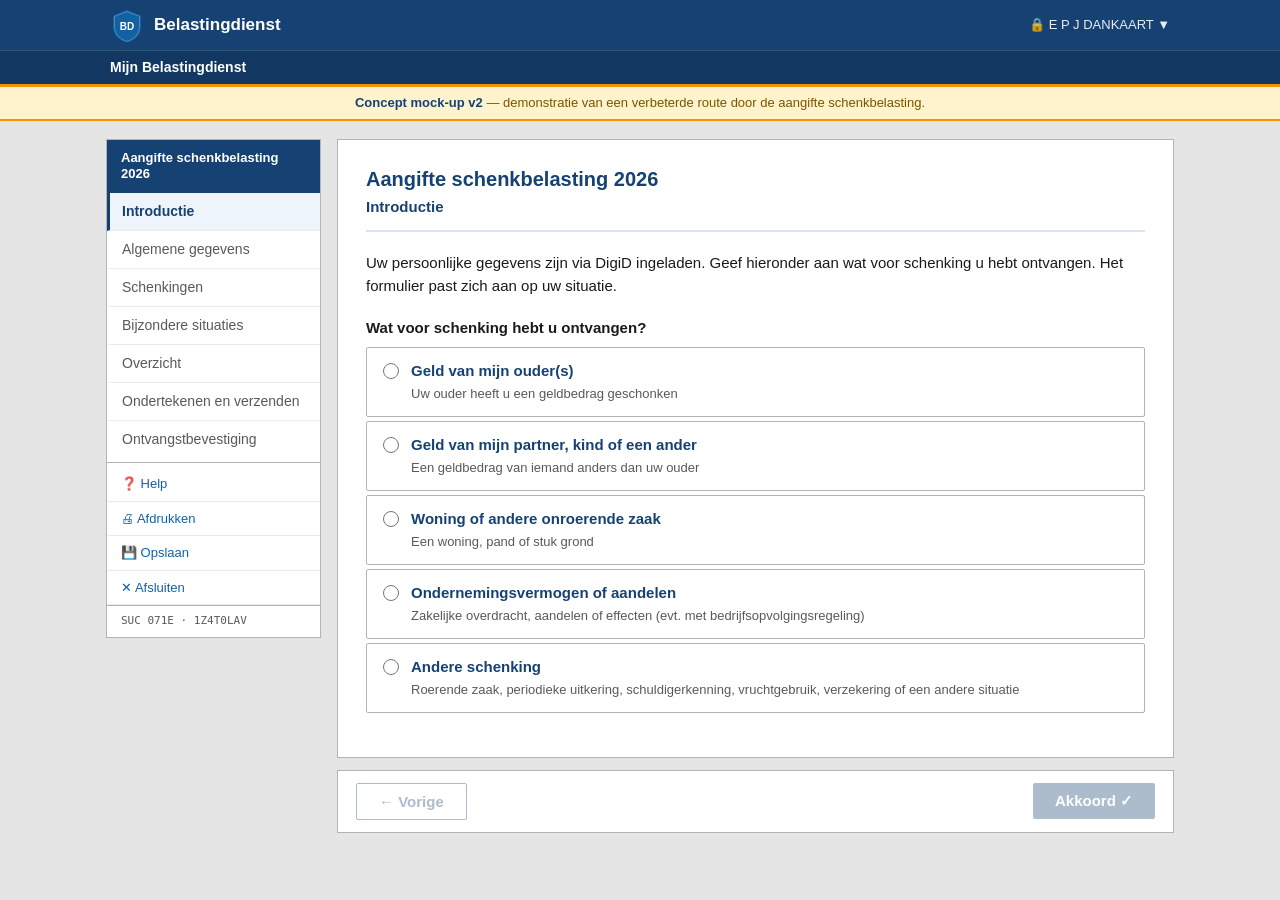
==== index.html @ 2b24971b "feat: v2 als index.html voor Vercel-deployment" ====
<!DOCTYPE html>
<html lang="nl">
<head>
<meta charset="UTF-8">
<meta name="viewport" content="width=device-width, initial-scale=1.0">
<title>Aangifte Schenkbelasting 2026</title>
<style>
/* ── VARIABELEN ─────────────────────────────────────────── */
:root {
  --bd-blauw:        #154273;
  --bd-blauw-mid:    #1261A3;
  --bd-blauw-licht:  #D9E5F3;
  --bd-blauw-xlt:    #EEF4FB;
  --bd-oranje:       #F39200;
  --bd-groen:        #39870C;
  --bd-rood:         #D52B1E;
  --bd-grijs:        #595959;
  --bd-grijs-licht:  #F5F5F5;
  --bd-grijs-rand:   #B4B4B4;
  --bd-tekst:        #1A1A1A;
  --bd-rand:         #C8D8EA;
  --radius:          2px;
}
*, *::before, *::after { box-sizing: border-box; margin: 0; padding: 0; }
body {
  font-family: 'RO Sans', 'Verdana', Arial, sans-serif;
  font-size: 16px;
  line-height: 1.5;
  color: var(--bd-tekst);
  background: #E5E5E5;
  min-height: 100vh;
}

/* ── HEADER ─────────────────────────────────────────────── */
.bd-header {
  background: var(--bd-blauw);
  color: white;
  border-bottom: 3px solid var(--bd-oranje);
}
.header-top {
  max-width: 1100px; margin: 0 auto;
  padding: 8px 20px;
  display: flex; align-items: center; justify-content: space-between;
}
.header-logo { display: flex; align-items: center; gap: 10px; }
.logo-shield { width: 34px; height: 34px; }
.logo-naam { font-size: 17px; font-weight: 700; }
.header-user {
  font-size: 13px; color: rgba(255,255,255,0.9);
  display: flex; align-items: center; gap: 5px;
}
.header-nav-bar {
  border-top: 1px solid rgba(255,255,255,0.15);
  background: rgba(0,0,0,0.15);
}
.header-nav-inner {
  max-width: 1100px; margin: 0 auto;
  padding: 6px 20px;
  display: flex; align-items: center; justify-content: space-between;
}
.mbd-label { color: white; font-size: 14px; font-weight: 600; }

/* ── DEMO-BALK ───────────────────────────────────────────── */
.demo-balk {
  background: #FFF3CD;
  border-bottom: 2px solid var(--bd-oranje);
  padding: 6px 20px;
  font-size: 13px; color: #7A5500; text-align: center;
}
.demo-balk strong { color: var(--bd-blauw); }

/* ── LAYOUT ─────────────────────────────────────────────── */
.pagina {
  max-width: 1100px; margin: 0 auto;
  padding: 18px 16px 60px;
  display: flex; gap: 16px; align-items: flex-start;
}

/* ── ZIJBALK ─────────────────────────────────────────────── */
.zijbalk {
  width: 215px; flex-shrink: 0;
  background: white;
  border: 1px solid var(--bd-grijs-rand);
}
.zijbalk-titel {
  background: var(--bd-blauw); color: white;
  padding: 10px 14px; font-size: 13px; font-weight: 700; line-height: 1.3;
}
.nav-lijst { padding: 0; }
.nav-item {
  padding: 8px 14px 8px 12px;
  font-size: 14px; color: var(--bd-grijs);
  display: flex; align-items: baseline; gap: 7px;
  border-left: 3px solid transparent;
  border-bottom: 1px solid #EBEBEB;
}
.nav-item:last-child { border-bottom: none; }
.nav-item.actief {
  color: var(--bd-blauw); font-weight: 700;
  background: var(--bd-blauw-xlt);
  border-left-color: var(--bd-blauw);
}
.nav-item.klaar { color: var(--bd-groen); }
.nav-item.klaar::before { content: '✓ '; font-size: 12px; }
.zijbalk-scheiding { height: 1px; background: var(--bd-grijs-rand); margin: 4px 0; }
.zijbalk-link {
  display: flex; align-items: center; gap: 7px;
  padding: 7px 14px; font-size: 13px; color: var(--bd-blauw-mid);
  cursor: pointer; text-decoration: none; border-bottom: 1px solid #EBEBEB;
}
.zijbalk-link:hover { background: var(--bd-blauw-xlt); text-decoration: underline; }
.zijbalk-link:last-child { border-bottom: none; }
.zijbalk-sessie {
  padding: 7px 14px; font-size: 11px; color: var(--bd-grijs);
  border-top: 1px solid var(--bd-grijs-rand); font-family: monospace;
}

/* ── INHOUD ──────────────────────────────────────────────── */
.inhoud { flex: 1; min-width: 0; }

/* ── KAART ───────────────────────────────────────────────── */
.kaart {
  background: white;
  border: 1px solid var(--bd-grijs-rand);
  padding: 24px 28px;
  margin-bottom: 12px;
}
.kaart-titel {
  font-size: 20px; font-weight: 700;
  color: var(--bd-blauw); margin-bottom: 2px;
}
.kaart-ondertitel {
  font-size: 15px; font-weight: 700; color: var(--bd-blauw);
  padding-bottom: 12px;
  border-bottom: 2px solid var(--bd-blauw-licht);
  margin-bottom: 20px;
}

/* ── FORMULIERELEMENTEN ──────────────────────────────────── */
.vraag { margin-bottom: 20px; }
.vraag > label, .vraag > .lbl {
  display: flex; align-items: center; gap: 6px;
  font-weight: 700; margin-bottom: 7px; font-size: 15px;
}
.hulp-icoon {
  display: inline-flex; align-items: center; justify-content: center;
  width: 18px; height: 18px; border-radius: 50%;
  background: var(--bd-blauw-mid); color: white;
  font-size: 11px; font-weight: 700; cursor: help; flex-shrink: 0;
}
.toelichting { font-size: 13px; color: var(--bd-grijs); margin-bottom: 8px; }

.vraag input[type="text"],
.vraag input[type="date"],
.vraag input[type="number"],
.vraag select {
  width: 100%; max-width: 440px;
  padding: 8px 10px;
  border: 1px solid var(--bd-grijs-rand);
  border-radius: var(--radius);
  font-size: 15px; color: var(--bd-tekst);
  background: white; outline: none;
}
.vraag input:focus, .vraag select:focus {
  border-color: var(--bd-blauw);
  outline: 2px solid rgba(21,66,115,0.2);
  outline-offset: 1px;
}
.vraag input.vooringevuld {
  background: #F0F4F8; color: var(--bd-grijs);
  border-color: #C0CCDA; cursor: not-allowed;
}
.euro-rij { display: flex; align-items: center; gap: 8px; }
.euro-teken { font-size: 16px; font-weight: 700; color: #555; }
.euro-rij input { max-width: 180px !important; }

/* Ja/Nee knoppen — zoals echte formulier */
.ja-nee { display: flex; gap: 4px; }
.ja-nee label {
  display: flex; align-items: center; gap: 7px;
  padding: 7px 16px;
  border: 1px solid var(--bd-grijs-rand);
  border-radius: 2px;
  cursor: pointer; font-weight: 400; font-size: 15px;
  background: white; transition: border-color 0.1s, background 0.1s;
}
.ja-nee label:hover { border-color: var(--bd-blauw); background: var(--bd-blauw-xlt); }
.ja-nee label.geselecteerd {
  border-color: var(--bd-blauw); background: var(--bd-blauw-xlt); font-weight: 700;
}
.ja-nee input[type="radio"] { accent-color: var(--bd-blauw); }

/* Invoer-rij */
.invoer-rij { display: flex; gap: 14px; flex-wrap: wrap; }
.invoer-rij .vraag { flex: 1; min-width: 120px; }

/* ── SCENARIO-KIEZER ─────────────────────────────────────── */
.scenario-groep { display: flex; flex-direction: column; gap: 4px; margin-bottom: 4px; }
.scenario-optie {
  display: flex; align-items: flex-start; gap: 12px;
  padding: 12px 16px;
  border: 1px solid var(--bd-grijs-rand);
  border-radius: var(--radius);
  cursor: pointer; background: white;
  transition: border-color 0.1s, background 0.1s;
}
.scenario-optie:hover {
  border-color: var(--bd-blauw-mid); background: var(--bd-blauw-xlt);
}
.scenario-optie.geselecteerd {
  border-color: var(--bd-blauw); background: var(--bd-blauw-xlt);
  border-width: 2px;
}
.scenario-optie input[type="radio"] {
  accent-color: var(--bd-blauw); flex-shrink: 0; margin-top: 3px;
  width: 16px; height: 16px;
}
.scenario-titel { font-weight: 700; color: var(--bd-blauw); font-size: 15px; }
.scenario-sub { font-size: 13px; color: var(--bd-grijs); margin-top: 2px; }

/* ── CONDITIONEEL ────────────────────────────────────────── */
.conditioneel { display: none; }
.conditioneel.zichtbaar { display: block; }

/* ── MELDINGEN ───────────────────────────────────────────── */
.melding {
  padding: 10px 14px;
  border-radius: var(--radius);
  font-size: 14px; margin-bottom: 14px;
  display: flex; gap: 10px; align-items: flex-start;
}
.melding-icoon { font-size: 16px; flex-shrink: 0; line-height: 1.4; }
.melding-info  { background: var(--bd-blauw-xlt); border: 1px solid var(--bd-rand); color: #1A3D65; }
.melding-waarschuwing { background: #FFF3CD; border: 1px solid #FFD166; color: #7A5500; }
.melding-ok    { background: #EEF7EA; border: 1px solid #A3D18A; color: #1D500A; }

/* ── SCHENKING BLOK ──────────────────────────────────────── */
.schenking-blok { border: 1px solid var(--bd-grijs-rand); margin-bottom: 12px; }
.schenking-blok-kop {
  background: var(--bd-blauw-xlt);
  padding: 8px 16px;
  display: flex; align-items: center; justify-content: space-between;
  font-weight: 700; font-size: 14px; color: var(--bd-blauw);
  border-bottom: 1px solid var(--bd-rand);
}
.verwijder-knop {
  background: none; border: none; cursor: pointer;
  color: var(--bd-grijs); font-size: 13px; display: flex; align-items: center; gap: 4px;
}
.verwijder-knop:hover { color: var(--bd-rood); text-decoration: underline; }
.schenking-blok-inhoud { padding: 18px 20px; }

/* ── SUBSECTIE-TITEL ─────────────────────────────────────── */
.subsectie-titel {
  font-size: 14px; font-weight: 700; color: var(--bd-blauw);
  margin: 18px 0 10px;
  padding-top: 14px; border-top: 1px solid var(--bd-blauw-licht);
}

/* ── VOORINGEVULDE GEGEVENS ──────────────────────────────── */
.vooringevuld-blok {
  background: #F0F4F8; border: 1px solid #C0CCDA;
  padding: 12px 16px; margin-bottom: 18px;
}
.vooringevuld-rij {
  display: flex; padding: 5px 0;
  border-bottom: 1px solid #D4DDE8; font-size: 14px;
}
.vooringevuld-rij:last-child { border-bottom: none; }
.vi-lbl { color: var(--bd-grijs); width: 190px; flex-shrink: 0; font-size: 13px; }
.vi-val { font-weight: 700; }

/* ── BELASTING BEREKENING ────────────────────────────────── */
.belasting-kaart {
  background: var(--bd-blauw); color: white;
  padding: 14px 18px; margin-top: 14px;
}
.belasting-kaart h4 { font-size: 14px; margin-bottom: 9px; opacity: 0.88; }
.belasting-rij {
  display: flex; justify-content: space-between;
  padding: 3px 0; font-size: 14px;
  border-bottom: 1px solid rgba(255,255,255,0.12);
}
.belasting-rij:last-child { border-bottom: none; }
.belasting-rij.totaal {
  font-size: 16px; font-weight: 700; padding-top: 8px; margin-top: 4px;
  color: var(--bd-oranje);
  border-top: 1px solid rgba(255,255,255,0.3); border-bottom: none;
}

/* ── NAVIGATIEKNOPPEN ────────────────────────────────────── */
.nav-knoppen {
  display: flex; justify-content: space-between; align-items: center;
  background: white; border: 1px solid var(--bd-grijs-rand);
  padding: 12px 18px;
}
.knop {
  padding: 9px 22px; border: none;
  border-radius: var(--radius);
  font-size: 15px; font-weight: 700; cursor: pointer;
  display: flex; align-items: center; gap: 7px;
  transition: background 0.1s;
}
.knop-primair { background: var(--bd-blauw); color: white; }
.knop-primair:hover { background: var(--bd-blauw-mid); }
.knop-terug {
  background: white; color: var(--bd-blauw);
  border: 1px solid var(--bd-blauw);
}
.knop-terug:hover { background: var(--bd-blauw-licht); }
.knop-succes { background: var(--bd-groen); color: white; }
.knop-succes:hover { background: #2d6e09; }
.knop:disabled { opacity: 0.35; cursor: not-allowed; }

/* ── WIZARD STAPPEN ──────────────────────────────────────── */
.wizard-stap { display: none; }
.wizard-stap.actief { display: block; }

/* ── OVERZICHT TABEL ─────────────────────────────────────── */
.overzicht-tabel {
  width: 100%; border-collapse: collapse;
  font-size: 14px; margin-top: 10px;
}
.overzicht-tabel th {
  background: var(--bd-blauw); color: white;
  padding: 9px 13px; text-align: left; font-weight: 700;
}
.overzicht-tabel td {
  padding: 8px 13px; border-bottom: 1px solid var(--bd-grijs-rand); vertical-align: top;
}
.overzicht-tabel tr:nth-child(even) td { background: var(--bd-grijs-licht); }
.overzicht-tabel td:first-child { color: var(--bd-grijs); width: 38%; font-size: 13px; }

/* ── ONDERTEKENEN ────────────────────────────────────────── */
.verklaring {
  display: flex; gap: 10px; align-items: flex-start;
  padding: 10px 14px; border: 1px solid var(--bd-grijs-rand);
  margin-bottom: 8px; cursor: pointer; transition: all 0.1s;
}
.verklaring:hover { border-color: var(--bd-blauw); background: var(--bd-blauw-xlt); }
.verklaring input[type="checkbox"] { accent-color: var(--bd-blauw); flex-shrink: 0; margin-top: 2px; }
.verklaring .tekst { font-size: 14px; }

/* ── ONTVANGST ───────────────────────────────────────────── */
.ontvangst-blok {
  background: var(--bd-blauw); color: white; padding: 16px 20px; margin-top: 14px;
}
.ontvangst-blok .groot { font-size: 26px; font-weight: 700; color: var(--bd-oranje); }
.ontvangst-blok .sub-lbl { font-size: 12px; opacity: 0.75; }

/* ── RESPONSIVE ──────────────────────────────────────────── */
@media (max-width: 768px) {
  .pagina { flex-direction: column; }
  .zijbalk { width: 100%; }
  .kaart { padding: 18px 16px; }
}
</style>
</head>
<body>

<!-- ════════════════════════════════════════════════════════ -->
<!-- HEADER                                                    -->
<!-- ════════════════════════════════════════════════════════ -->
<header class="bd-header">
  <div class="header-top">
    <div class="header-logo">
      <svg class="logo-shield" viewBox="0 0 34 34" xmlns="http://www.w3.org/2000/svg">
        <path d="M17 2 L31 7.5 L31 19 C31 27 24.5 32.5 17 34.5 C9.5 32.5 3 27 3 19 L3 7.5 Z" fill="#1261A3"/>
        <path d="M17 3.5 L29.5 8.5 L29.5 19 C29.5 26.5 23.5 31.5 17 33.5 C10.5 31.5 4.5 26.5 4.5 19 L4.5 8.5 Z" fill="none" stroke="rgba(255,255,255,0.35)" stroke-width="0.7"/>
        <text x="17" y="21.5" text-anchor="middle" fill="white" font-size="10" font-weight="700" font-family="Arial">BD</text>
      </svg>
      <span class="logo-naam">Belastingdienst</span>
    </div>
    <div class="header-user">&#128274; E P J DANKAART &#9660;</div>
  </div>
  <div class="header-nav-bar">
    <div class="header-nav-inner">
      <span class="mbd-label">Mijn Belastingdienst</span>
    </div>
  </div>
</header>

<!-- DEMO-BALK -->
<div class="demo-balk">
  <strong>Concept mock-up v2</strong> &mdash; demonstratie van een verbeterde route door de aangifte schenkbelasting.
</div>

<!-- ════════════════════════════════════════════════════════ -->
<!-- PAGINA-LAYOUT                                             -->
<!-- ════════════════════════════════════════════════════════ -->
<div class="pagina">

  <!-- ─── ZIJBALK ─── -->
  <aside class="zijbalk">
    <div class="zijbalk-titel">Aangifte schenkbelasting 2026</div>
    <nav class="nav-lijst" id="navLijst">
      <div class="nav-item actief" data-stap="1">Introductie</div>
      <div class="nav-item" data-stap="2">Algemene gegevens</div>
      <div class="nav-item" data-stap="3">Schenkingen</div>
      <div class="nav-item" data-stap="4">Bijzondere situaties</div>
      <div class="nav-item" data-stap="5">Overzicht</div>
      <div class="nav-item" data-stap="6">Ondertekenen en verzenden</div>
      <div class="nav-item" data-stap="7">Ontvangstbevestiging</div>
    </nav>
    <div class="zijbalk-scheiding"></div>
    <a class="zijbalk-link">&#10067; Help</a>
    <a class="zijbalk-link">&#128424; Afdrukken</a>
    <a class="zijbalk-link">&#128190; Opslaan</a>
    <a class="zijbalk-link">&#10005; Afsluiten</a>
    <div class="zijbalk-sessie">SUC 071E &middot; 1Z4T0LAV</div>
  </aside>

  <!-- ─── INHOUD ─── -->
  <div class="inhoud">

    <!-- ════════════════════════════════════════════════════ -->
    <!-- STAP 1 — INTRODUCTIE / SCENARIO-KIEZER              -->
    <!-- ════════════════════════════════════════════════════ -->
    <div class="wizard-stap actief" id="stap-1">
      <div class="kaart">
        <div class="kaart-titel">Aangifte schenkbelasting 2026</div>
        <div class="kaart-ondertitel">Introductie</div>

        <p style="margin-bottom:20px; font-size:15px">
          Uw persoonlijke gegevens zijn via DigiD ingeladen. Geef hieronder aan wat voor schenking u hebt ontvangen. Het formulier past zich aan op uw situatie.
        </p>

        <div class="vraag">
          <label>Wat voor schenking hebt u ontvangen?</label>
          <div class="scenario-groep" id="scenarioGroep">

            <label class="scenario-optie" onclick="kiesScenario('ouder_geld', this)">
              <input type="radio" name="scenario" value="ouder_geld">
              <div>
                <div class="scenario-titel">Geld van mijn ouder(s)</div>
                <div class="scenario-sub">Uw ouder heeft u een geldbedrag geschonken</div>
              </div>
            </label>

            <label class="scenario-optie" onclick="kiesScenario('andere_geld', this)">
              <input type="radio" name="scenario" value="andere_geld">
              <div>
                <div class="scenario-titel">Geld van mijn partner, kind of een ander</div>
                <div class="scenario-sub">Een geldbedrag van iemand anders dan uw ouder</div>
              </div>
            </label>

            <label class="scenario-optie" onclick="kiesScenario('woning', this)">
              <input type="radio" name="scenario" value="woning">
              <div>
                <div class="scenario-titel">Woning of andere onroerende zaak</div>
                <div class="scenario-sub">Een woning, pand of stuk grond</div>
              </div>
            </label>

            <label class="scenario-optie" onclick="kiesScenario('onderneming', this)">
              <input type="radio" name="scenario" value="onderneming">
              <div>
                <div class="scenario-titel">Ondernemingsvermogen of aandelen</div>
                <div class="scenario-sub">Zakelijke overdracht, aandelen of effecten (evt. met bedrijfsopvolgingsregeling)</div>
              </div>
            </label>

            <label class="scenario-optie" onclick="kiesScenario('overig', this)">
              <input type="radio" name="scenario" value="overig">
              <div>
                <div class="scenario-titel">Andere schenking</div>
                <div class="scenario-sub">Roerende zaak, periodieke uitkering, schuldigerkenning, vruchtgebruik, verzekering of een andere situatie</div>
              </div>
            </label>

          </div>
        </div>
      </div>

      <div class="nav-knoppen">
        <button class="knop knop-terug" disabled>&#8592; Vorige</button>
        <button class="knop knop-primair" id="knop-1-akkoord" disabled>Akkoord &#10003;</button>
      </div>
    </div>

    <!-- ════════════════════════════════════════════════════ -->
    <!-- STAP 2 — ALGEMENE GEGEVENS                           -->
    <!-- ════════════════════════════════════════════════════ -->
    <div class="wizard-stap" id="stap-2">
      <div class="kaart">
        <div class="kaart-titel">Schenkingen</div>
        <div class="kaart-ondertitel">Algemene gegevens</div>

        <div class="melding melding-info">
          <span class="melding-icoon">&#9432;</span>
          <div>Uw gegevens zijn automatisch ingevuld via DigiD. Controleer of deze correct zijn.</div>
        </div>

        <div class="vooringevuld-blok">
          <div class="vooringevuld-rij">
            <span class="vi-lbl">Burgerservicenummer</span>
            <span class="vi-val">&#9679;&#9679;&#9679; &#9679;&#9679;&#9679; &#9679;&#9679;&#9679;</span>
          </div>
          <div class="vooringevuld-rij">
            <span class="vi-lbl">Naam</span>
            <span class="vi-val">E P J Dankaart</span>
          </div>
          <div class="vooringevuld-rij">
            <span class="vi-lbl">Geboortedatum</span>
            <span class="vi-val">&#9679;&#9679; &#9679;&#9679;&#9679;&#9679;&#9679;&#9679; &#9679;&#9679;&#9679;&#9679;</span>
          </div>
          <div class="vooringevuld-rij">
            <span class="vi-lbl">Adres</span>
            <span class="vi-val">Voorbeeldstraat 1, 1234 AB Amsterdam</span>
          </div>
        </div>

        <!-- Hidden geboortedatum voor vrijstellingslogica -->
        <input type="date" id="ontvanger_geboortedatum" value="1990-06-15" style="display:none">

        <div class="vraag">
          <label>Is het bovenstaande adres het adres waarop u de aanslag wilt ontvangen?</label>
          <div class="ja-nee" id="jn-adres">
            <label><input type="radio" name="adres_ok" value="ja"> Ja</label>
            <label><input type="radio" name="adres_ok" value="nee"> Nee</label>
          </div>
        </div>

        <div class="conditioneel" id="blok-ander-adres">
          <div class="vraag" style="margin-left:0">
            <label>Correspondentieadres</label>
            <input type="text" placeholder="Straatnaam en huisnummer" style="margin-bottom:6px">
            <input type="text" placeholder="Postcode" style="max-width:120px; margin-bottom:6px; display:block">
            <input type="text" placeholder="Plaatsnaam">
          </div>
        </div>

        <div class="vraag">
          <label>Hoe mogen wij u bereiken? <span class="hulp-icoon" title="Optioneel">?</span></label>
          <div style="display:flex; flex-direction:column; gap:6px; margin-top:4px">
            <label style="font-weight:400; display:flex; align-items:center; gap:8px; cursor:pointer; font-size:15px">
              <input type="checkbox" id="cb-email" style="accent-color:var(--bd-blauw)">
              E-mailadres
            </label>
            <div class="conditioneel" id="blok-email" style="margin-left:26px">
              <input type="text" placeholder="uw@emailadres.nl" style="max-width:320px">
            </div>
            <label style="font-weight:400; display:flex; align-items:center; gap:8px; cursor:pointer; font-size:15px">
              <input type="checkbox" id="cb-tel" style="accent-color:var(--bd-blauw)">
              Telefoonnummer
            </label>
            <div class="conditioneel" id="blok-tel" style="margin-left:26px">
              <input type="text" placeholder="06 00000000" style="max-width:200px">
            </div>
          </div>
        </div>
      </div>

      <div class="nav-knoppen">
        <button class="knop knop-terug" id="knop-2-terug">&#8592; Vorige</button>
        <button class="knop knop-primair" id="knop-2-akkoord">Akkoord &#10003;</button>
      </div>
    </div>

    <!-- ════════════════════════════════════════════════════ -->
    <!-- STAP 3 — SCHENKINGEN                                 -->
    <!-- ════════════════════════════════════════════════════ -->
    <div class="wizard-stap" id="stap-3">
      <div class="kaart">
        <div class="kaart-titel">Schenkingen</div>
        <div class="kaart-ondertitel">Gegevens schenker</div>

        <!-- Auto-ingesteld scenario-label -->
        <div class="melding melding-info" id="scenario-label-melding">
          <span class="melding-icoon">&#9432;</span>
          <div id="scenario-label-tekst">Vul hieronder de gegevens in van de persoon van wie u de schenking hebt gekregen.</div>
        </div>

        <!-- ── GELD VAN OUDER ── -->
        <div class="conditioneel" id="blok-schenker-ouder">
          <div class="invoer-rij">
            <div class="vraag">
              <label>Voorletter(s)</label>
              <input type="text" id="ouder_voorletters" placeholder="A.B." style="max-width:120px">
            </div>
            <div class="vraag">
              <label>Tussenvoegsel</label>
              <input type="text" id="ouder_tussenv" placeholder="van de" style="max-width:120px">
            </div>
            <div class="vraag" style="flex:2">
              <label>Achternaam</label>
              <input type="text" id="ouder_achternaam">
            </div>
          </div>
          <div class="melding melding-ok" style="margin-top:0">
            <span class="melding-icoon">&#10003;</span>
            <div>Relatie automatisch ingesteld: <strong>ouder</strong> &mdash; kindtarief (10%/20%) en vrijstelling &euro;&nbsp;6.908 worden toegepast.</div>
          </div>
        </div>

        <!-- ── GELD VAN ANDERE RELATIE ── -->
        <div class="conditioneel" id="blok-schenker-andere">
          <div class="invoer-rij">
            <div class="vraag">
              <label>Voorletter(s)</label>
              <input type="text" placeholder="A.B." style="max-width:120px">
            </div>
            <div class="vraag">
              <label>Tussenvoegsel</label>
              <input type="text" placeholder="van de" style="max-width:120px">
            </div>
            <div class="vraag" style="flex:2">
              <label>Achternaam</label>
              <input type="text" id="andere_achternaam">
            </div>
          </div>
          <div class="vraag">
            <label>De schenker is <span class="hulp-icoon" title="De relatie bepaalt het belastingtarief en de vrijstelling">?</span></label>
            <select id="schenker_relatie" style="max-width:380px">
              <option value="">— maak een keuze —</option>
              <option value="partner">mijn echtgenoot of geregistreerde partner</option>
              <option value="samenwonend">mijn samenwonend partner</option>
              <option value="kind">mijn kind</option>
              <option value="kleinkind">mijn kleinkind</option>
              <option value="overig">een overige relatie</option>
            </select>
          </div>
        </div>

        <!-- ── WONING ── -->
        <div class="conditioneel" id="blok-schenker-woning">
          <div class="invoer-rij">
            <div class="vraag">
              <label>Voorletter(s)</label>
              <input type="text" placeholder="A.B." style="max-width:120px">
            </div>
            <div class="vraag">
              <label>Tussenvoegsel</label>
              <input type="text" placeholder="van de" style="max-width:120px">
            </div>
            <div class="vraag" style="flex:2">
              <label>Achternaam</label>
              <input type="text">
            </div>
          </div>
          <div class="vraag">
            <label>De schenker is</label>
            <select style="max-width:380px">
              <option value="">— maak een keuze —</option>
              <option value="ouder">mijn ouder</option>
              <option value="partner">mijn echtgenoot of geregistreerde partner</option>
              <option value="kind">mijn kind</option>
              <option value="overig">een overige relatie</option>
            </select>
          </div>
        </div>

        <!-- ── ONDERNEMING / OVERIG ── -->
        <div class="conditioneel" id="blok-schenker-overig">
          <div class="invoer-rij">
            <div class="vraag">
              <label>Voorletter(s)</label>
              <input type="text" placeholder="A.B." style="max-width:120px">
            </div>
            <div class="vraag">
              <label>Tussenvoegsel</label>
              <input type="text" placeholder="van de" style="max-width:120px">
            </div>
            <div class="vraag" style="flex:2">
              <label>Achternaam of naam instelling</label>
              <input type="text">
            </div>
          </div>
          <div class="vraag">
            <label>De schenker is</label>
            <select style="max-width:380px">
              <option value="">— maak een keuze —</option>
              <option value="ouder">mijn ouder</option>
              <option value="partner">mijn echtgenoot of geregistreerde partner</option>
              <option value="kind">mijn kind</option>
              <option value="overig">een overige relatie</option>
              <option value="instelling">een instelling of bedrijf</option>
            </select>
          </div>
        </div>

        <!-- BSN + geboortedatum schenker (altijd zichtbaar als persoon) -->
        <div class="conditioneel" id="blok-schenker-persoonsgegevens">
          <div class="invoer-rij">
            <div class="vraag">
              <label>Burgerservicenummer (bsn) <span class="hulp-icoon" title="Negen cijfers, geen spaties">?</span></label>
              <input type="text" maxlength="9" placeholder="000000000" style="max-width:180px">
            </div>
            <div class="vraag">
              <label>Geboortedatum</label>
              <input type="date">
            </div>
          </div>

          <div class="vraag">
            <label>Hebt u al eerder in 2026 een schenking ontvangen van deze schenker?</label>
            <div class="ja-nee" id="jn-eerder">
              <label><input type="radio" name="eerder" value="ja"> Ja</label>
              <label><input type="radio" name="eerder" value="nee"> Nee</label>
            </div>
          </div>
          <div class="conditioneel" id="blok-eerder-detail">
            <div class="vraag">
              <label>Hebt u al aangifte gedaan van die eerdere schenking(en)?</label>
              <div class="ja-nee" id="jn-eerder-aangifte">
                <label><input type="radio" name="eerder_aangifte" value="ja"> Ja</label>
                <label><input type="radio" name="eerder_aangifte" value="nee"> Nee</label>
              </div>
            </div>
            <div class="conditioneel melding melding-waarschuwing" id="blok-eerder-waarschuwing">
              <span class="melding-icoon">&#9888;</span>
              <div>Vul hieronder <strong>alleen</strong> de schenkingen in waarvan u nog geen aangifte hebt gedaan.</div>
            </div>
          </div>
        </div>

      </div><!-- /kaart gegevens schenker -->

      <!-- ── SCHENKING ACCORDION ── -->
      <div class="kaart" id="kaart-schenking">
        <div style="font-size:15px; font-weight:700; color:var(--bd-blauw); margin-bottom:14px">Schenkingen</div>

        <div class="schenking-blok">
          <div class="schenking-blok-kop">
            <span id="schenking-kop-label">Schenking</span>
            <button class="verwijder-knop">&#128465; Verwijderen</button>
          </div>
          <div class="schenking-blok-inhoud">

            <!-- Soort schenking — alleen tonen als niet al ingesteld door scenario -->
            <div class="conditioneel" id="blok-soort-dropdown">
              <div class="vraag">
                <label>Soort schenking <span class="hulp-icoon" title="Per schenking één aangifte">?</span></label>
                <select id="soort_schenking" style="max-width:380px">
                  <option value="">Maak een keuze</option>
                  <option value="geld">Geld</option>
                  <option value="woning">Woning of een andere onroerende zaak</option>
                  <option value="effecten">Aandelen en andere effecten</option>
                  <option value="onderneming">Ondernemingsvermogen</option>
                  <option value="periodiek">Periodieke uitkering</option>
                  <option value="roerend">Roerende zaken</option>
                  <option value="schuldigerkenning">Schuldigerkenning uit vrijgevigheid (schenking op papier)</option>
                  <option value="kwijtschelding">Kwijtschelding van een schuld</option>
                  <option value="vruchtgebruik">Vruchtgebruik</option>
                  <option value="verzekering">Verzekering</option>
                  <option value="andere">Andere schenking</option>
                </select>
              </div>
            </div>

            <!-- Ingesteld label als soort al bekend is -->
            <div class="conditioneel melding melding-ok" id="blok-soort-ingesteld" style="margin-bottom:14px">
              <span class="melding-icoon">&#10003;</span>
              <div>Soort schenking automatisch ingesteld: <strong id="soort-label-tekst">Geld</strong></div>
            </div>

            <!-- ── VELDEN GELD ── -->
            <div class="conditioneel" id="blok-geld">
              <div class="invoer-rij">
                <div class="vraag">
                  <label>Datum van de schenking</label>
                  <input type="date" id="datum_schenking">
                </div>
                <div class="vraag">
                  <label>Bedrag van de schenking</label>
                  <div class="euro-rij">
                    <span class="euro-teken">&euro;</span>
                    <input type="number" id="bedrag_geld" placeholder="0" min="0">
                  </div>
                </div>
              </div>

              <div class="vraag">
                <label>Kreeg u de schenking uit een afgezonderd particulier vermogen (APV)? <span class="hulp-icoon" title="Een APV is een juridische constructie waarbij vermogen is afgezonderd van het vermogen van een of meer personen">?</span></label>
                <div class="ja-nee" id="jn-apv">
                  <label><input type="radio" name="apv" value="ja"> Ja</label>
                  <label><input type="radio" name="apv" value="nee"> Nee</label>
                </div>
              </div>

              <div class="vraag">
                <label>Is in een overeenkomst vastgelegd dat de schenking herroepbaar is? <span class="hulp-icoon" title="Herroepelijk wil zeggen dat de schenker de schenking kan terugdraaien">?</span></label>
                <div class="ja-nee" id="jn-herroepbaar">
                  <label><input type="radio" name="herroepbaar" value="ja"> Ja</label>
                  <label><input type="radio" name="herroepbaar" value="nee"> Nee</label>
                </div>
              </div>

              <div class="vraag">
                <label>Betaalde u over deze schenking(en) buiten Nederland ook belasting? <span class="hulp-icoon" title="Vul 'Ja' in als u in het buitenland belasting hebt betaald over dezelfde schenking">?</span></label>
                <div class="ja-nee" id="jn-buitenland">
                  <label><input type="radio" name="buitenland" value="ja"> Ja</label>
                  <label><input type="radio" name="buitenland" value="nee"> Nee</label>
                </div>
              </div>
              <div class="conditioneel" id="blok-buitenland" style="margin:0 0 14px 0">
                <div class="vraag" style="margin-left:0; margin-bottom:10px">
                  <label>In welk land?</label>
                  <input type="text" placeholder="Land" style="max-width:240px">
                </div>
                <div class="vraag" style="margin-left:0">
                  <label>Bedrag betaalde buitenlandse belasting</label>
                  <div class="euro-rij"><span class="euro-teken">&euro;</span><input type="number" placeholder="0"></div>
                </div>
              </div>

              <div class="vraag">
                <label>Als er schenkbelasting betaald moet worden, dan betaalt de</label>
                <select id="wie_betaalt" style="max-width:300px">
                  <option value="schenker">Schenker</option>
                  <option value="ontvanger">Ontvanger</option>
                </select>
              </div>

              <div class="melding melding-info" style="margin-top:4px">
                <span class="melding-icoon">&#9432;</span>
                <div>De aanslag schenkbelasting sturen wij naar uw adres. <strong>Let op:</strong> de aanslag staat altijd op uw naam, ook als de schenker de aanslag betaalt.</div>
              </div>

              <!-- Live berekening -->
              <div id="belasting-preview"></div>
            </div>

            <!-- ── VELDEN WONING ── -->
            <div class="conditioneel" id="blok-woning">
              <div class="invoer-rij">
                <div class="vraag">
                  <label>Datum van de schenking</label>
                  <input type="date">
                </div>
                <div class="vraag">
                  <label>Waarde economisch verkeer</label>
                  <div class="euro-rij"><span class="euro-teken">&euro;</span><input type="number" placeholder="0"></div>
                </div>
              </div>
              <div class="invoer-rij">
                <div class="vraag">
                  <label>Postcode onroerende zaak</label>
                  <input type="text" placeholder="1234 AB" style="max-width:140px">
                </div>
                <div class="vraag">
                  <label>Huisnummer</label>
                  <input type="text" placeholder="1" style="max-width:100px">
                </div>
              </div>
              <div class="vraag">
                <label>Is de onroerende zaak een woning?</label>
                <div class="ja-nee">
                  <label><input type="radio" name="oz_woning" value="ja"> Ja</label>
                  <label><input type="radio" name="oz_woning" value="nee"> Nee</label>
                </div>
              </div>
              <div class="vraag">
                <label>Is de woning verhuurd?</label>
                <div class="ja-nee">
                  <label><input type="radio" name="oz_verhuur" value="ja"> Ja</label>
                  <label><input type="radio" name="oz_verhuur" value="nee"> Nee</label>
                </div>
              </div>
              <div class="vraag">
                <label>Als er schenkbelasting betaald moet worden, dan betaalt de</label>
                <select style="max-width:300px">
                  <option>Schenker</option><option>Ontvanger</option>
                </select>
              </div>
            </div>

            <!-- ── VELDEN ONDERNEMING ── -->
            <div class="conditioneel" id="blok-onderneming">
              <div class="melding melding-info">
                <span class="melding-icoon">&#9432;</span>
                <div>Bij schenking van ondernemingsvermogen kunt u mogelijk gebruikmaken van de <strong>bedrijfsopvolgingsregeling (BOR)</strong>.</div>
              </div>
              <div class="invoer-rij">
                <div class="vraag">
                  <label>Datum van de overdracht</label>
                  <input type="date">
                </div>
                <div class="vraag">
                  <label>Waarde objectieve onderneming</label>
                  <div class="euro-rij"><span class="euro-teken">&euro;</span><input type="number" placeholder="0"></div>
                </div>
              </div>
              <div class="vraag">
                <label>Rechtsvorm</label>
                <select style="max-width:280px">
                  <option value="">— selecteer —</option>
                  <option>BV</option><option>NV</option><option>VOF</option>
                  <option>Maatschap</option><option>Eenmanszaak</option><option>Overig</option>
                </select>
              </div>
              <div class="vraag">
                <label>Wilt u de bedrijfsopvolgingsregeling (BOR) toepassen?</label>
                <div class="ja-nee">
                  <label><input type="radio" name="bor" value="ja"> Ja</label>
                  <label><input type="radio" name="bor" value="nee"> Nee</label>
                </div>
              </div>
            </div>

            <!-- ── OVERIG ── -->
            <div class="conditioneel" id="blok-overig">
              <div class="vraag">
                <label>Soort schenking <span class="hulp-icoon" title="Per schenking één aangifte">?</span></label>
                <select id="soort_overig" style="max-width:380px">
                  <option value="">Maak een keuze</option>
                  <option value="periodiek">Periodieke uitkering</option>
                  <option value="roerend">Roerende zaak (auto, kunst, antiek e.d.)</option>
                  <option value="schuldigerkenning">Schuldigerkenning uit vrijgevigheid (schenking op papier)</option>
                  <option value="kwijtschelding">Kwijtschelding van een schuld</option>
                  <option value="vruchtgebruik">Vruchtgebruik</option>
                  <option value="verzekering">Verzekering</option>
                  <option value="andere">Andere schenking</option>
                </select>
              </div>
              <div class="vraag">
                <label>Datum van de schenking</label>
                <input type="date">
              </div>
              <div class="vraag">
                <label>Waarde van de schenking</label>
                <div class="euro-rij"><span class="euro-teken">&euro;</span><input type="number" placeholder="0"></div>
              </div>
              <div class="vraag">
                <label>Als er schenkbelasting betaald moet worden, dan betaalt de</label>
                <select style="max-width:300px">
                  <option>Schenker</option><option>Ontvanger</option>
                </select>
              </div>
            </div>

            <!-- ── VRIJSTELLINGEN (voor alle typen) ── -->
            <div class="conditioneel" id="blok-vrijstellingen">
              <div class="subsectie-titel">Vrijstellingen</div>

              <div class="melding melding-info" id="vrijstelling-auto-melding">
                <span class="melding-icoon">&#9432;</span>
                <div>De jaarlijkse vrijstelling is <strong id="vrijstelling-bedrag">&euro;&nbsp;2.769</strong>. Wij passen de jaarlijkse vrijstelling automatisch toe nadat u aangifte hebt gedaan. Trek de vrijstelling dus niet zelf af van de schenking.</div>
              </div>

              <div class="vraag">
                <label>Wilt u voor dit kalenderjaar een bijzondere vrijstelling gebruiken? <span class="hulp-icoon" title="Eenmalig verhoogde vrijstelling voor kinderen tussen 18 en 40 jaar">?</span></label>
                <div class="ja-nee" id="jn-bijzondere">
                  <label><input type="radio" name="bijzondere_vr" value="ja"> Ja</label>
                  <label><input type="radio" name="bijzondere_vr" value="nee"> Nee</label>
                </div>
              </div>

              <div class="conditioneel" id="blok-bijzondere-opties">
                <div class="vraag" style="margin-left:0">
                  <label>Welke bijzondere vrijstelling wilt u gebruiken?</label>
                  <div style="display:flex; flex-direction:column; gap:4px; margin-top:6px">
                    <label class="scenario-optie" id="opt-eenmalig">
                      <input type="radio" name="bijzondere_keuze" value="eenmalig" style="accent-color:var(--bd-blauw); flex-shrink:0; margin-top:3px">
                      <div>
                        <div style="font-weight:700; font-size:14px">Eenmalig verhoogde vrijstelling &mdash; &euro;&nbsp;33.129</div>
                        <div style="font-size:13px; color:var(--bd-grijs)">Voor vrij besteedbaar doel (art.&nbsp;33 sub 5&deg; SW&nbsp;1956)</div>
                      </div>
                    </label>
                    <label class="scenario-optie" id="opt-studie">
                      <input type="radio" name="bijzondere_keuze" value="studie" style="accent-color:var(--bd-blauw); flex-shrink:0; margin-top:3px">
                      <div>
                        <div style="font-weight:700; font-size:14px">Verhoogde vrijstelling studie &mdash; &euro;&nbsp;69.009</div>
                        <div style="font-size:13px; color:var(--bd-grijs)">Voor een dure studie of opleiding (art.&nbsp;33 sub 5&deg; SW&nbsp;1956)</div>
                      </div>
                    </label>
                  </div>
                </div>
              </div>

              <div class="conditioneel melding melding-ok" id="blok-geen-bijzondere-leeftijd">
                <span class="melding-icoon">&#9432;</span>
                <div>De bijzondere vrijstelling geldt voor kinderen tussen 18 en 40 jaar. Op basis van uw gegevens is deze vrijstelling niet van toepassing. De jaarlijkse vrijstelling wordt automatisch toegepast.</div>
              </div>

              <div class="conditioneel melding melding-ok" id="blok-geen-bijzondere-nee">
                <span class="melding-icoon">&#10003;</span>
                <div>De jaarlijkse vrijstelling wordt automatisch toegepast.</div>
              </div>
            </div>

            <!-- Nog een schenking van dezelfde schenker? -->
            <div class="conditioneel" id="blok-nog-schenking">
              <div class="vraag" style="margin-top:18px; padding-top:14px; border-top:1px solid var(--bd-blauw-licht)">
                <label>Hebt u in 2026 nog een schenking ontvangen van deze schenker?</label>
                <div class="ja-nee" id="jn-nog-schenking">
                  <label><input type="radio" name="nog_schenking" value="ja"> Ja</label>
                  <label><input type="radio" name="nog_schenking" value="nee"> Nee</label>
                </div>
              </div>
              <div class="conditioneel melding melding-info" id="blok-tweede-info">
                <span class="melding-icoon">&#9432;</span>
                <div>Per schenking dient een aparte aangifte te worden ingediend. U kunt na indiening van deze aangifte een nieuwe aangifte starten.</div>
              </div>
            </div>

          </div><!-- /schenking-blok-inhoud -->
        </div><!-- /schenking-blok -->
      </div><!-- /kaart-schenking -->

      <div class="nav-knoppen">
        <button class="knop knop-terug" id="knop-3-terug">&#8592; Vorige</button>
        <button class="knop knop-primair" id="knop-3-akkoord">Akkoord &#10003;</button>
      </div>
    </div><!-- /stap-3 -->

    <!-- ════════════════════════════════════════════════════ -->
    <!-- STAP 4 — BIJZONDERE SITUATIES                        -->
    <!-- ════════════════════════════════════════════════════ -->
    <div class="wizard-stap" id="stap-4">
      <div class="kaart">
        <div class="kaart-titel">Schenkingen</div>
        <div class="kaart-ondertitel">Bijzondere situaties</div>

        <div class="vraag">
          <label>Is de schenker buiten Nederland woonachtig of gevestigd?</label>
          <div class="ja-nee" id="jn-buitenland-schenker">
            <label><input type="radio" name="buitenland_schenker" value="ja"> Ja</label>
            <label><input type="radio" name="buitenland_schenker" value="nee"> Nee</label>
          </div>
        </div>
        <div class="conditioneel" id="blok-buitenland-schenker">
          <div class="vraag" style="margin-left:0">
            <label>In welk land woont of is de schenker gevestigd?</label>
            <input type="text" placeholder="Land" style="max-width:240px">
          </div>
          <div class="melding melding-info">
            <span class="melding-icoon">&#9432;</span>
            <div>Is de schenker in de 10 jaar v&oacute;&oacute;r de schenking in Nederland woonachtig geweest? Dan kan de woonplaatsfictie (art. 3 SW 1956) van toepassing zijn.</div>
          </div>
        </div>

        <div class="vraag">
          <label>Is de schenking gedaan in het kader van een scheiding of echtscheiding?</label>
          <div class="ja-nee">
            <label><input type="radio" name="scheiding" value="ja"> Ja</label>
            <label><input type="radio" name="scheiding" value="nee"> Nee</label>
          </div>
        </div>

        <div class="vraag">
          <label>Zijn er bijzondere omstandigheden die u wilt toelichten?</label>
          <div class="ja-nee">
            <label><input type="radio" name="bijzonder" value="ja"> Ja</label>
            <label><input type="radio" name="bijzonder" value="nee"> Nee</label>
          </div>
        </div>
      </div>

      <div class="nav-knoppen">
        <button class="knop knop-terug" id="knop-4-terug">&#8592; Vorige</button>
        <button class="knop knop-primair" id="knop-4-akkoord">Akkoord &#10003;</button>
      </div>
    </div>

    <!-- ════════════════════════════════════════════════════ -->
    <!-- STAP 5 — OVERZICHT                                   -->
    <!-- ════════════════════════════════════════════════════ -->
    <div class="wizard-stap" id="stap-5">
      <div class="kaart">
        <div class="kaart-titel">Schenkingen</div>
        <div class="kaart-ondertitel">Overzicht</div>

        <div class="melding melding-info">
          <span class="melding-icoon">&#9432;</span>
          <div>Controleer uw gegevens voordat u de aangifte ondertekent. Kloppen er gegevens niet? Ga dan terug met de knop &#8216;Vorige&#8217;.</div>
        </div>

        <div id="overzicht-inhoud">
          <p style="color:var(--bd-grijs); font-size:14px">Het overzicht wordt samengesteld op basis van uw invoer.</p>
        </div>
      </div>

      <div class="nav-knoppen">
        <button class="knop knop-terug" id="knop-5-terug">&#8592; Vorige</button>
        <button class="knop knop-primair" id="knop-5-akkoord">Akkoord &#10003;</button>
      </div>
    </div>

    <!-- ════════════════════════════════════════════════════ -->
    <!-- STAP 6 — ONDERTEKENEN EN VERZENDEN                   -->
    <!-- ════════════════════════════════════════════════════ -->
    <div class="wizard-stap" id="stap-6">
      <div class="kaart">
        <div class="kaart-titel">Schenkingen</div>
        <div class="kaart-ondertitel">Ondertekenen en verzenden</div>

        <div class="melding melding-waarschuwing">
          <span class="melding-icoon">&#9888;</span>
          <div>Controleer uw aangifte zorgvuldig voordat u deze ondertekent. Na verzending kunt u de aangifte niet meer wijzigen via dit formulier.</div>
        </div>

        <p style="font-size:14px; margin-bottom:14px">Door uw aangifte te ondertekenen verklaart u dat de ingevulde gegevens juist en volledig zijn.</p>

        <label class="verklaring">
          <input type="checkbox" id="cb-verk1">
          <span class="tekst">Ik verklaar dat ik de aangifte naar waarheid en volledig heb ingevuld.</span>
        </label>
        <label class="verklaring">
          <input type="checkbox" id="cb-verk2">
          <span class="tekst">Ik ben mij ervan bewust dat het opzettelijk onjuist of onvolledig doen van aangifte strafbaar is.</span>
        </label>

        <div class="conditioneel melding melding-ok" id="blok-verk-ok" style="margin-top:12px">
          <span class="melding-icoon">&#10003;</span>
          <div>U heeft de verklaringen bevestigd. U kunt de aangifte nu verzenden.</div>
        </div>
      </div>

      <div class="nav-knoppen">
        <button class="knop knop-terug" id="knop-6-terug">&#8592; Vorige</button>
        <button class="knop knop-succes" id="knop-6-verzenden" disabled>Verzenden &#10003;</button>
      </div>
    </div>

    <!-- ════════════════════════════════════════════════════ -->
    <!-- STAP 7 — ONTVANGSTBEVESTIGING                        -->
    <!-- ════════════════════════════════════════════════════ -->
    <div class="wizard-stap" id="stap-7">
      <div class="kaart">
        <div class="kaart-titel">Schenkingen</div>
        <div class="kaart-ondertitel">Ontvangstbevestiging</div>

        <div class="melding melding-ok" style="margin-bottom:20px">
          <span class="melding-icoon" style="font-size:20px">&#10003;</span>
          <div>
            <strong>Uw aangifte is ontvangen.</strong><br>
            Wij verwerken uw aangifte schenkbelasting 2026. U ontvangt de aanslag binnen 8 weken op het bij ons bekende adres.
          </div>
        </div>

        <div class="vooringevuld-blok">
          <div class="vooringevuld-rij">
            <span class="vi-lbl">Zaaknummer</span>
            <span class="vi-val" id="zaaknummer">—</span>
          </div>
          <div class="vooringevuld-rij">
            <span class="vi-lbl">Datum ontvangst</span>
            <span class="vi-val" id="datum-ontvangst">—</span>
          </div>
          <div class="vooringevuld-rij">
            <span class="vi-lbl">Belastingjaar</span>
            <span class="vi-val">2026</span>
          </div>
        </div>
      </div>
    </div>

  </div><!-- /inhoud -->
</div><!-- /pagina -->

<!-- ════════════════════════════════════════════════════════ -->
<!-- JAVASCRIPT                                               -->
<!-- ════════════════════════════════════════════════════════ -->
<script>
'use strict';

// ── STAAT ──────────────────────────────────────────────────
const staat = {
  huidigStap: 1,
  scenario:   '',   // 'ouder_geld' | 'andere_geld' | 'woning' | 'onderneming' | 'overig'
  relatie:    '',   // 'ouder' | 'partner' | 'samenwonend' | 'kind' | 'kleinkind' | 'overig'
  soort:      '',   // 'geld' | 'woning' | 'onderneming' | 'overig'
  bedrag:     0,
};

// ── HELPERS ────────────────────────────────────────────────
const $ = id => document.getElementById(id);

function toon(el, zichtbaar) {
  if (!el) return;
  zichtbaar ? el.classList.add('zichtbaar') : el.classList.remove('zichtbaar');
}

function formatEuro(n) {
  return '\u20AC\u00A0' + Math.round(n).toLocaleString('nl-NL');
}

// ── SCENARIO KIEZEN ─────────────────────────────────────────
const scenarioConfig = {
  ouder_geld:   { relatie: 'ouder',    soort: 'geld',       soortLabel: 'Geld', schenkerBlok: 'blok-schenker-ouder',   tekst: 'U doet aangifte voor een geldschenking van uw ouder.' },
  andere_geld:  { relatie: '',         soort: 'geld',       soortLabel: 'Geld', schenkerBlok: 'blok-schenker-andere',  tekst: 'Vul hieronder de gegevens in van de persoon van wie u de schenking hebt gekregen.' },
  woning:       { relatie: '',         soort: 'woning',     soortLabel: 'Woning of een andere onroerende zaak', schenkerBlok: 'blok-schenker-woning',  tekst: 'Vul hieronder de gegevens in van de persoon van wie u de schenking hebt gekregen.' },
  onderneming:  { relatie: '',         soort: 'onderneming',soortLabel: 'Ondernemingsvermogen', schenkerBlok: 'blok-schenker-overig', tekst: 'Vul hieronder de gegevens in van de schenker.' },
  overig:       { relatie: '',         soort: 'overig',     soortLabel: '', schenkerBlok: 'blok-schenker-overig',  tekst: 'Vul hieronder de gegevens in van de schenker.' },
};

function kiesScenario(sleutel, element) {
  // Markeer geselecteerde optie
  document.querySelectorAll('.scenario-optie').forEach(o => o.classList.remove('geselecteerd'));
  element.classList.add('geselecteerd');

  staat.scenario = sleutel;
  $('knop-1-akkoord').disabled = false;
}

// ── STAP NAVIGATIE ──────────────────────────────────────────
function naarStap(n) {
  const huidig = $('stap-' + staat.huidigStap);
  if (huidig) huidig.classList.remove('actief');

  staat.huidigStap = n;
  const doelStap = $('stap-' + n);
  if (doelStap) doelStap.classList.add('actief');

  // Update zijbalk
  document.querySelectorAll('.nav-item').forEach(item => {
    const s = parseInt(item.dataset.stap);
    item.classList.remove('actief', 'klaar');
    if (s === n) item.classList.add('actief');
    else if (s < n) item.classList.add('klaar');
  });

  // Stap-specifieke acties
  if (n === 3) configureerStap3();
  if (n === 5) renderOverzicht();
  if (n === 7) stelOntvangstIn();

  window.scrollTo({ top: 0, behavior: 'smooth' });
}

// ── STAP 3 CONFIGUREREN ─────────────────────────────────────
function configureerStap3() {
  const cfg = scenarioConfig[staat.scenario];
  if (!cfg) return;

  staat.relatie = cfg.relatie;
  staat.soort   = cfg.soort;

  // Melding boven schenkergegevens
  $('scenario-label-tekst').textContent = cfg.tekst;

  // Toon juist schenker-blok
  ['blok-schenker-ouder','blok-schenker-andere','blok-schenker-woning','blok-schenker-overig'].forEach(id => {
    toon($(id), id === cfg.schenkerBlok);
  });

  // Persoonsgegevens schenker (BSN / geboortedatum / eerder)
  // Toon altijd bij persoon-scenario's
  toon($('blok-schenker-persoonsgegevens'), staat.scenario !== '');

  // Soort schenking: auto-ingesteld of zelf kiezen (overig)
  const soortAutomatisch = cfg.soort !== 'overig' && cfg.soort !== '';
  toon($('blok-soort-dropdown'), !soortAutomatisch);
  toon($('blok-soort-ingesteld'), soortAutomatisch);
  if (soortAutomatisch) $('soort-label-tekst').textContent = cfg.soortLabel;

  // Toon juist schenking-blok
  ['blok-geld','blok-woning','blok-onderneming','blok-overig'].forEach(id => toon($(id), false));
  if (cfg.soort === 'geld')        toon($('blok-geld'),        true);
  else if (cfg.soort === 'woning') toon($('blok-woning'),      true);
  else if (cfg.soort === 'onderneming') toon($('blok-onderneming'), true);
  else if (cfg.soort === 'overig') toon($('blok-overig'),      true);

  // Vrijstellingen altijd tonen
  toon($('blok-vrijstellingen'), true);
  toon($('blok-nog-schenking'),  true);

  // Vrijstelling bedrag bijwerken
  updateVrijstellingInfo();
}

// ── JA/NEE KNOPPEN ──────────────────────────────────────────
function koppelJaNee(groepId, onChange) {
  const groep = $(groepId);
  if (!groep) return;
  groep.querySelectorAll('input[type="radio"]').forEach(r => {
    r.addEventListener('change', () => {
      groep.querySelectorAll('label').forEach(l =>
        l.classList.toggle('geselecteerd', l.querySelector('input').checked));
      if (onChange) onChange(r.value);
    });
  });
}

// ── STAP 2 LOGICA ───────────────────────────────────────────
koppelJaNee('jn-adres', v => toon($('blok-ander-adres'), v === 'nee'));
$('cb-email').addEventListener('change', function() { toon($('blok-email'), this.checked); });
$('cb-tel').addEventListener('change', function() { toon($('blok-tel'), this.checked); });

// ── STAP 3 LOGICA ───────────────────────────────────────────
koppelJaNee('jn-eerder', v => toon($('blok-eerder-detail'), v === 'ja'));
koppelJaNee('jn-eerder-aangifte', v => toon($('blok-eerder-waarschuwing'), v === 'ja'));
koppelJaNee('jn-apv', () => {});
koppelJaNee('jn-herroepbaar', () => {});
koppelJaNee('jn-buitenland', v => toon($('blok-buitenland'), v === 'ja'));
koppelJaNee('jn-nog-schenking', v => toon($('blok-tweede-info'), v === 'ja'));

koppelJaNee('jn-bijzondere', v => {
  if (v === 'nee') {
    toon($('blok-bijzondere-opties'),        false);
    toon($('blok-geen-bijzondere-leeftijd'), false);
    toon($('blok-geen-bijzondere-nee'),      true);
    return;
  }
  // v === 'ja': check leeftijd
  const geb = $('ontvanger_geboortedatum') ? $('ontvanger_geboortedatum').value : '';
  let leeftijdOK = false;
  if (geb) {
    const d = new Date(geb), ref = new Date('2026-01-01');
    const lft = (ref - d) / (365.25 * 86400000);
    leeftijdOK = lft >= 18 && lft <= 40;
  }
  const kanBijzonder = leeftijdOK && ['ouder','partner','samenwonend'].includes(staat.relatie);
  toon($('blok-bijzondere-opties'),        kanBijzonder);
  toon($('blok-geen-bijzondere-leeftijd'), !kanBijzonder);
  toon($('blok-geen-bijzondere-nee'),      false);
});

// Relatie dropdown (andere_geld scenario)
const relatieSelect = $('schenker_relatie');
if (relatieSelect) {
  relatieSelect.addEventListener('change', function() {
    staat.relatie = this.value;
    updateVrijstellingInfo();
    updateBelastingPreview();
  });
}

// Stap 4
koppelJaNee('jn-buitenland-schenker', v => toon($('blok-buitenland-schenker'), v === 'ja'));

// ── VRIJSTELLING INFO ───────────────────────────────────────
function updateVrijstellingInfo() {
  const kindGroep    = ['ouder','kind'].includes(staat.relatie);
  const partnerGroep = ['partner','samenwonend'].includes(staat.relatie);
  const bedrag = (kindGroep || partnerGroep) ? '&euro;\u00A06.908' : '&euro;\u00A02.769';
  const el = $('vrijstelling-bedrag');
  if (el) el.innerHTML = bedrag;
}

// ── BELASTING BEREKENING ────────────────────────────────────
function bereken(bedrag, relatie) {
  const isKind    = relatie === 'ouder';           // schenker=ouder → kind-tarief
  const isPartner = ['partner','samenwonend'].includes(relatie);
  const isKleinkind = relatie === 'kleinkind';

  const vrijstelling = (isKind || isPartner) ? 6908 : 2769;
  const belastbaar   = Math.max(0, bedrag - vrijstelling);

  let t1, t2;
  if      (isKind || isPartner)  { t1 = 0.10; t2 = 0.20; }
  else if (isKleinkind)           { t1 = 0.18; t2 = 0.36; }
  else                            { t1 = 0.30; t2 = 0.40; }

  const grens = 158669;
  const belasting = belastbaar <= grens
    ? belastbaar * t1
    : grens * t1 + (belastbaar - grens) * t2;

  return { vrijstelling, belastbaar, belasting: Math.floor(belasting) };
}

function updateBelastingPreview() {
  const wrap = $('belasting-preview');
  if (!wrap) return;
  const bedrag = parseFloat($('bedrag_geld') ? $('bedrag_geld').value : '') || 0;
  staat.bedrag = bedrag;

  if (!bedrag || !staat.relatie || staat.soort !== 'geld') {
    wrap.innerHTML = '';
    return;
  }
  const { vrijstelling, belastbaar, belasting } = bereken(bedrag, staat.relatie);
  const isKind    = staat.relatie === 'ouder';
  const isPartner = ['partner','samenwonend'].includes(staat.relatie);
  const vrijLabel = (isKind || isPartner) ? '\u20AC\u00A06.908 (kind/partner)' : '\u20AC\u00A02.769 (overig)';

  wrap.innerHTML = `
    <div class="belasting-kaart">
      <h4>Indicatieve berekening schenkbelasting 2026</h4>
      <div class="belasting-rij"><span>Bedrag schenking</span><span>${formatEuro(bedrag)}</span></div>
      <div class="belasting-rij"><span>Jaarlijkse vrijstelling (${vrijLabel})</span><span>&minus; ${formatEuro(vrijstelling)}</span></div>
      <div class="belasting-rij"><span>Belastbare verkrijging</span><span>${formatEuro(belastbaar)}</span></div>
      <div class="belasting-rij totaal"><span>Indicatieve schenkbelasting</span><span>${belasting === 0 ? 'Nihil' : formatEuro(belasting)}</span></div>
    </div>
    <p style="font-size:11px; color:var(--bd-grijs); margin-top:5px">* Indicatief &mdash; de Belastingdienst stelt de definitieve aanslag vast na verwerking van uw aangifte.</p>`;
}

if ($('bedrag_geld')) {
  $('bedrag_geld').addEventListener('input', updateBelastingPreview);
}

// ── OVERZICHT ───────────────────────────────────────────────
function renderOverzicht() {
  const wrap = $('overzicht-inhoud');
  if (!wrap) return;

  const schenkerNaam = [
    $('ouder_voorletters')  ? $('ouder_voorletters').value  : '',
    $('ouder_tussenv')      ? $('ouder_tussenv').value      : '',
    $('ouder_achternaam')   ? $('ouder_achternaam').value   : '',
    $('andere_achternaam')  ? $('andere_achternaam').value  : '',
  ].filter(Boolean).join(' ') || '—';

  const scenarioLabels = {
    ouder_geld:  'Geldschenking van ouder',
    andere_geld: 'Geldschenking van andere relatie',
    woning:      'Woning of onroerende zaak',
    onderneming: 'Ondernemingsvermogen of aandelen',
    overig:      'Andere schenking',
  };

  const relatieLabels = {
    ouder:      'Ouder (ouder-kindrelatie)',
    partner:    'Echtgenoot of geregistreerde partner',
    samenwonend:'Samenwonend partner',
    kind:       'Kind',
    kleinkind:  'Kleinkind',
    overig:     'Overige relatie',
  };

  let belastingRij = '';
  if (staat.soort === 'geld' && staat.bedrag && staat.relatie) {
    const { belasting } = bereken(staat.bedrag, staat.relatie);
    belastingRij = `<tr><td>Indicatieve schenkbelasting</td><td><strong>${belasting === 0 ? 'Nihil' : formatEuro(belasting)}</strong></td></tr>`;
  }

  wrap.innerHTML = `
    <table class="overzicht-tabel">
      <thead><tr><th colspan="2">Gegevens ontvanger</th></tr></thead>
      <tbody>
        <tr><td>Naam</td><td>E P J Dankaart</td></tr>
        <tr><td>Adres</td><td>Voorbeeldstraat 1, 1234 AB Amsterdam</td></tr>
      </tbody>
    </table>
    <table class="overzicht-tabel" style="margin-top:10px">
      <thead><tr><th colspan="2">Gegevens schenker</th></tr></thead>
      <tbody>
        <tr><td>Situatie</td><td>${scenarioLabels[staat.scenario] || '—'}</td></tr>
        <tr><td>Naam schenker</td><td>${schenkerNaam}</td></tr>
        <tr><td>Relatie</td><td>${relatieLabels[staat.relatie] || '—'}</td></tr>
      </tbody>
    </table>
    <table class="overzicht-tabel" style="margin-top:10px">
      <thead><tr><th colspan="2">Schenking</th></tr></thead>
      <tbody>
        <tr><td>Soort</td><td>${scenarioLabels[staat.scenario] || '—'}</td></tr>
        <tr><td>Bedrag</td><td>${staat.bedrag ? formatEuro(staat.bedrag) : '—'}</td></tr>
        ${belastingRij}
      </tbody>
    </table>`;
}

// ── ONDERTEKENEN ────────────────────────────────────────────
function controleerOndertekening() {
  const ok = $('cb-verk1').checked && $('cb-verk2').checked;
  $('knop-6-verzenden').disabled = !ok;
  toon($('blok-verk-ok'), ok);
}
$('cb-verk1').addEventListener('change', controleerOndertekening);
$('cb-verk2').addEventListener('change', controleerOndertekening);

// ── ONTVANGST ───────────────────────────────────────────────
function stelOntvangstIn() {
  $('zaaknummer').textContent     = 'SCH-2026-' + Math.floor(Math.random()*900000 + 100000);
  $('datum-ontvangst').textContent = new Date().toLocaleDateString('nl-NL', { day: 'numeric', month: 'long', year: 'numeric' });
}

// ── KNOPPEN ─────────────────────────────────────────────────
$('knop-1-akkoord').addEventListener('click', () => naarStap(2));
$('knop-2-terug').addEventListener('click',   () => naarStap(1));
$('knop-2-akkoord').addEventListener('click', () => naarStap(3));
$('knop-3-terug').addEventListener('click',   () => naarStap(2));
$('knop-3-akkoord').addEventListener('click', () => naarStap(4));
$('knop-4-terug').addEventListener('click',   () => naarStap(3));
$('knop-4-akkoord').addEventListener('click', () => naarStap(5));
$('knop-5-terug').addEventListener('click',   () => naarStap(4));
$('knop-5-akkoord').addEventListener('click', () => naarStap(6));
$('knop-6-terug').addEventListener('click',   () => naarStap(5));
$('knop-6-verzenden').addEventListener('click', () => {
  if (!$('knop-6-verzenden').disabled) naarStap(7);
});

// Zijbalk navigatie: klik terug op voltooide stappen
document.querySelectorAll('.nav-item').forEach(item => {
  item.addEventListener('click', () => {
    const s = parseInt(item.dataset.stap);
    if (s < staat.huidigStap || item.classList.contains('klaar')) naarStap(s);
  });
});
</script>
</body>
</html>
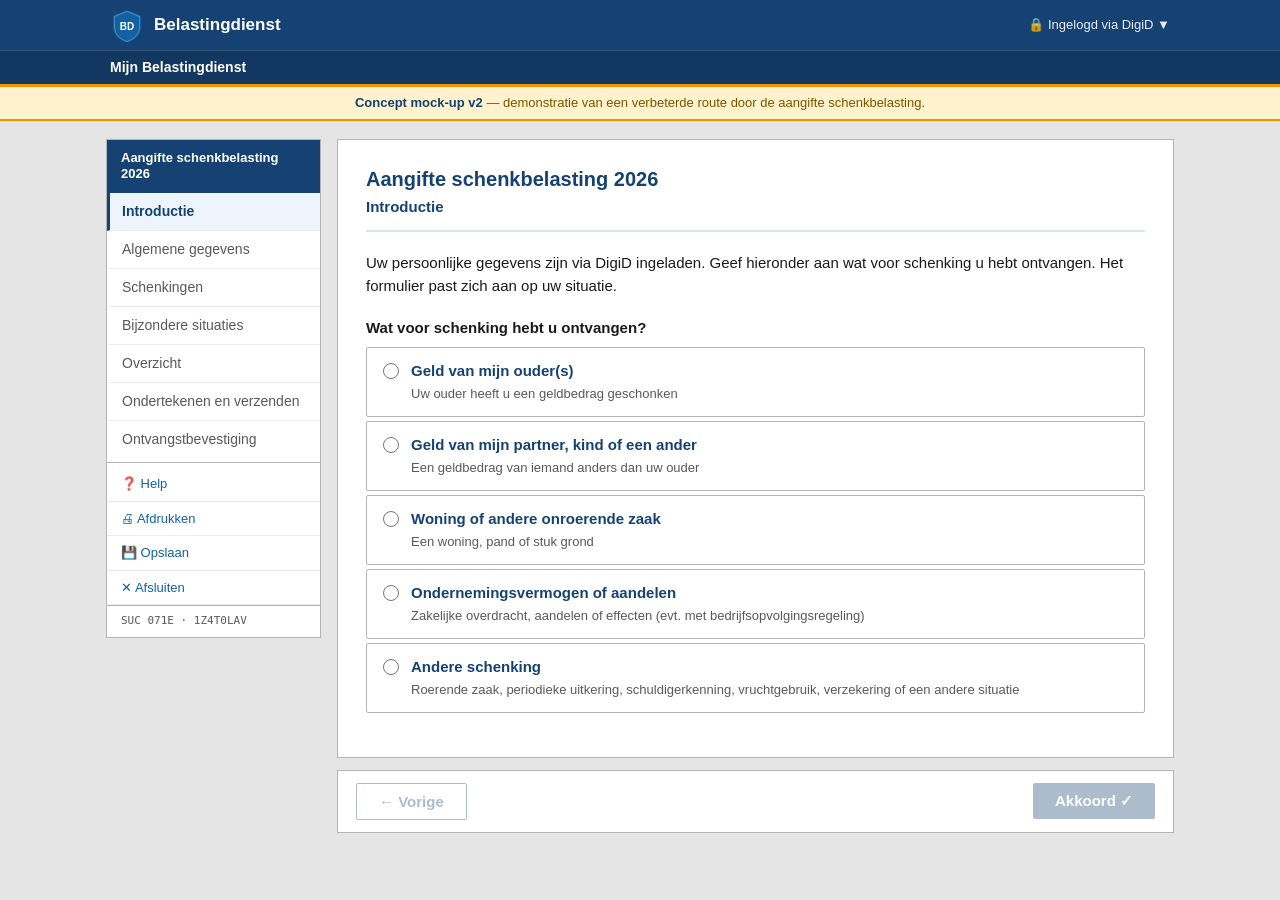
==== commit 5f593929: "feat: v2 als index.html voor Vercel-deployment" ====
--- a/index.html
+++ b/index.html
@@ -371,7 +371,7 @@
       </svg>
       <span class="logo-naam">Belastingdienst</span>
     </div>
-    <div class="header-user">&#128274; E P J DANKAART &#9660;</div>
+    <div class="header-user">&#128274; Ingelogd via DigiD &#9660;</div>
   </div>
   <div class="header-nav-bar">
     <div class="header-nav-inner">
@@ -499,7 +499,7 @@
           </div>
           <div class="vooringevuld-rij">
             <span class="vi-lbl">Naam</span>
-            <span class="vi-val">E P J Dankaart</span>
+            <span class="vi-val">&#9679;&#9679;&#9679; &#9679;&#9679;&#9679;&#9679;&#9679;&#9679;&#9679;&#9679;</span>
           </div>
           <div class="vooringevuld-rij">
             <span class="vi-lbl">Geboortedatum</span>
@@ -507,7 +507,7 @@
           </div>
           <div class="vooringevuld-rij">
             <span class="vi-lbl">Adres</span>
-            <span class="vi-val">Voorbeeldstraat 1, 1234 AB Amsterdam</span>
+            <span class="vi-val">&#9679;&#9679;&#9679;&#9679;&#9679;&#9679;&#9679;&#9679;&#9679;&#9679;&#9679;&#9679;&#9679; &#9679;&#9679;&#9679;&#9679;</span>
           </div>
         </div>
 
@@ -1421,8 +1421,8 @@
     <table class="overzicht-tabel">
       <thead><tr><th colspan="2">Gegevens ontvanger</th></tr></thead>
       <tbody>
-        <tr><td>Naam</td><td>E P J Dankaart</td></tr>
-        <tr><td>Adres</td><td>Voorbeeldstraat 1, 1234 AB Amsterdam</td></tr>
+        <tr><td>Naam</td><td>&#9679;&#9679;&#9679; &#9679;&#9679;&#9679;&#9679;&#9679;&#9679;&#9679;&#9679;</td></tr>
+        <tr><td>Adres</td><td>&#9679;&#9679;&#9679;&#9679;&#9679;&#9679;&#9679;&#9679;&#9679;&#9679;&#9679;&#9679;&#9679; &#9679;&#9679;&#9679;&#9679;</td></tr>
       </tbody>
     </table>
     <table class="overzicht-tabel" style="margin-top:10px">
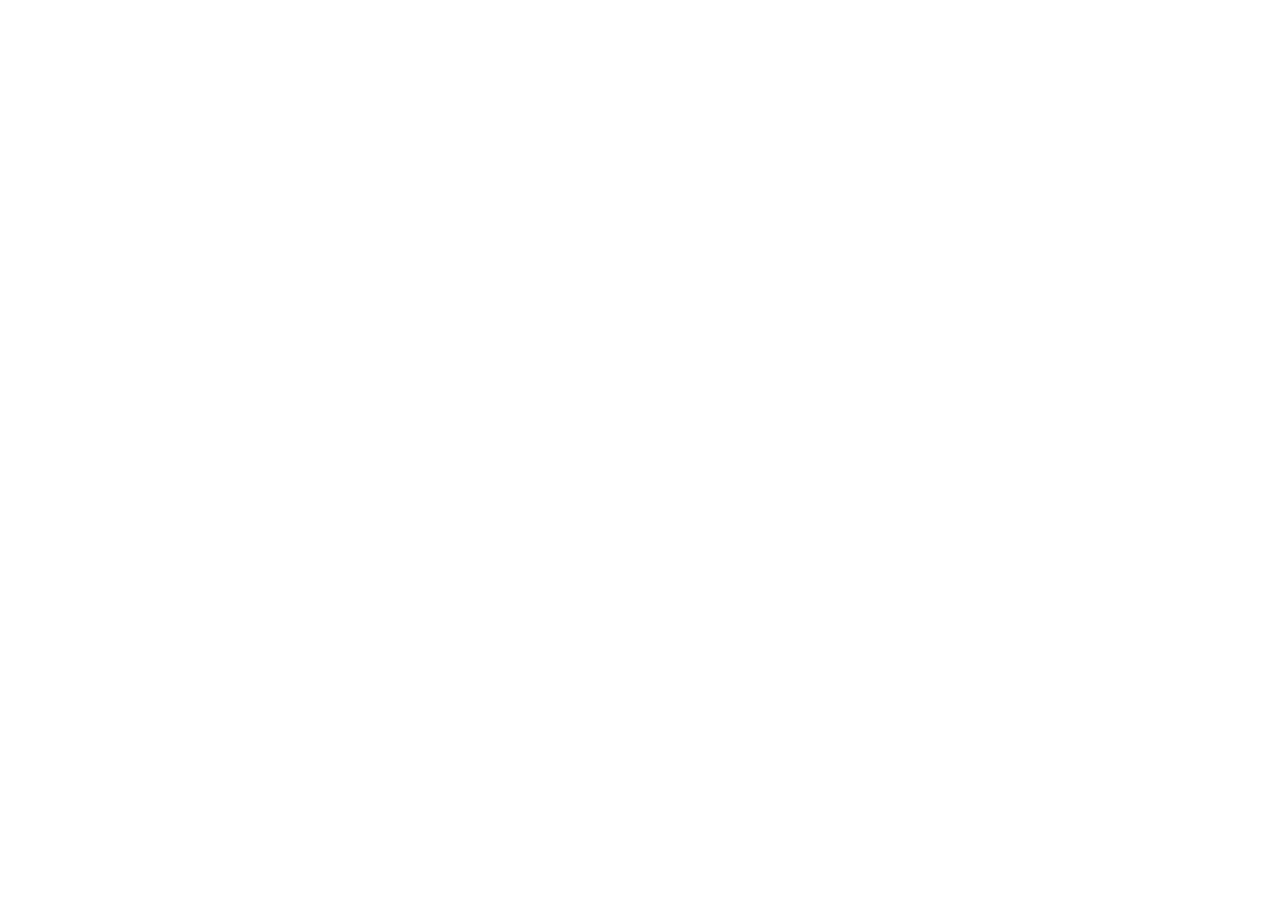
==== commit 99b02b8e: "feat: kopie BD-formulier — index.html" ====
--- a/index.html
+++ b/index.html
@@ -1,1485 +1,18 @@
 <!DOCTYPE html>
 <html lang="nl">
 <head>
-<meta charset="UTF-8">
-<meta name="viewport" content="width=device-width, initial-scale=1.0">
-<title>Aangifte Schenkbelasting 2026</title>
-<style>
-/* ── VARIABELEN ─────────────────────────────────────────── */
-:root {
-  --bd-blauw:        #154273;
-  --bd-blauw-mid:    #1261A3;
-  --bd-blauw-licht:  #D9E5F3;
-  --bd-blauw-xlt:    #EEF4FB;
-  --bd-oranje:       #F39200;
-  --bd-groen:        #39870C;
-  --bd-rood:         #D52B1E;
-  --bd-grijs:        #595959;
-  --bd-grijs-licht:  #F5F5F5;
-  --bd-grijs-rand:   #B4B4B4;
-  --bd-tekst:        #1A1A1A;
-  --bd-rand:         #C8D8EA;
-  --radius:          2px;
-}
-*, *::before, *::after { box-sizing: border-box; margin: 0; padding: 0; }
-body {
-  font-family: 'RO Sans', 'Verdana', Arial, sans-serif;
-  font-size: 16px;
-  line-height: 1.5;
-  color: var(--bd-tekst);
-  background: #E5E5E5;
-  min-height: 100vh;
-}
-
-/* ── HEADER ─────────────────────────────────────────────── */
-.bd-header {
-  background: var(--bd-blauw);
-  color: white;
-  border-bottom: 3px solid var(--bd-oranje);
-}
-.header-top {
-  max-width: 1100px; margin: 0 auto;
-  padding: 8px 20px;
-  display: flex; align-items: center; justify-content: space-between;
-}
-.header-logo { display: flex; align-items: center; gap: 10px; }
-.logo-shield { width: 34px; height: 34px; }
-.logo-naam { font-size: 17px; font-weight: 700; }
-.header-user {
-  font-size: 13px; color: rgba(255,255,255,0.9);
-  display: flex; align-items: center; gap: 5px;
-}
-.header-nav-bar {
-  border-top: 1px solid rgba(255,255,255,0.15);
-  background: rgba(0,0,0,0.15);
-}
-.header-nav-inner {
-  max-width: 1100px; margin: 0 auto;
-  padding: 6px 20px;
-  display: flex; align-items: center; justify-content: space-between;
-}
-.mbd-label { color: white; font-size: 14px; font-weight: 600; }
-
-/* ── DEMO-BALK ───────────────────────────────────────────── */
-.demo-balk {
-  background: #FFF3CD;
-  border-bottom: 2px solid var(--bd-oranje);
-  padding: 6px 20px;
-  font-size: 13px; color: #7A5500; text-align: center;
-}
-.demo-balk strong { color: var(--bd-blauw); }
-
-/* ── LAYOUT ─────────────────────────────────────────────── */
-.pagina {
-  max-width: 1100px; margin: 0 auto;
-  padding: 18px 16px 60px;
-  display: flex; gap: 16px; align-items: flex-start;
-}
-
-/* ── ZIJBALK ─────────────────────────────────────────────── */
-.zijbalk {
-  width: 215px; flex-shrink: 0;
-  background: white;
-  border: 1px solid var(--bd-grijs-rand);
-}
-.zijbalk-titel {
-  background: var(--bd-blauw); color: white;
-  padding: 10px 14px; font-size: 13px; font-weight: 700; line-height: 1.3;
-}
-.nav-lijst { padding: 0; }
-.nav-item {
-  padding: 8px 14px 8px 12px;
-  font-size: 14px; color: var(--bd-grijs);
-  display: flex; align-items: baseline; gap: 7px;
-  border-left: 3px solid transparent;
-  border-bottom: 1px solid #EBEBEB;
-}
-.nav-item:last-child { border-bottom: none; }
-.nav-item.actief {
-  color: var(--bd-blauw); font-weight: 700;
-  background: var(--bd-blauw-xlt);
-  border-left-color: var(--bd-blauw);
-}
-.nav-item.klaar { color: var(--bd-groen); }
-.nav-item.klaar::before { content: '✓ '; font-size: 12px; }
-.zijbalk-scheiding { height: 1px; background: var(--bd-grijs-rand); margin: 4px 0; }
-.zijbalk-link {
-  display: flex; align-items: center; gap: 7px;
-  padding: 7px 14px; font-size: 13px; color: var(--bd-blauw-mid);
-  cursor: pointer; text-decoration: none; border-bottom: 1px solid #EBEBEB;
-}
-.zijbalk-link:hover { background: var(--bd-blauw-xlt); text-decoration: underline; }
-.zijbalk-link:last-child { border-bottom: none; }
-.zijbalk-sessie {
-  padding: 7px 14px; font-size: 11px; color: var(--bd-grijs);
-  border-top: 1px solid var(--bd-grijs-rand); font-family: monospace;
-}
-
-/* ── INHOUD ──────────────────────────────────────────────── */
-.inhoud { flex: 1; min-width: 0; }
-
-/* ── KAART ───────────────────────────────────────────────── */
-.kaart {
-  background: white;
-  border: 1px solid var(--bd-grijs-rand);
-  padding: 24px 28px;
-  margin-bottom: 12px;
-}
-.kaart-titel {
-  font-size: 20px; font-weight: 700;
-  color: var(--bd-blauw); margin-bottom: 2px;
-}
-.kaart-ondertitel {
-  font-size: 15px; font-weight: 700; color: var(--bd-blauw);
-  padding-bottom: 12px;
-  border-bottom: 2px solid var(--bd-blauw-licht);
-  margin-bottom: 20px;
-}
-
-/* ── FORMULIERELEMENTEN ──────────────────────────────────── */
-.vraag { margin-bottom: 20px; }
-.vraag > label, .vraag > .lbl {
-  display: flex; align-items: center; gap: 6px;
-  font-weight: 700; margin-bottom: 7px; font-size: 15px;
-}
-.hulp-icoon {
-  display: inline-flex; align-items: center; justify-content: center;
-  width: 18px; height: 18px; border-radius: 50%;
-  background: var(--bd-blauw-mid); color: white;
-  font-size: 11px; font-weight: 700; cursor: help; flex-shrink: 0;
-}
-.toelichting { font-size: 13px; color: var(--bd-grijs); margin-bottom: 8px; }
-
-.vraag input[type="text"],
-.vraag input[type="date"],
-.vraag input[type="number"],
-.vraag select {
-  width: 100%; max-width: 440px;
-  padding: 8px 10px;
-  border: 1px solid var(--bd-grijs-rand);
-  border-radius: var(--radius);
-  font-size: 15px; color: var(--bd-tekst);
-  background: white; outline: none;
-}
-.vraag input:focus, .vraag select:focus {
-  border-color: var(--bd-blauw);
-  outline: 2px solid rgba(21,66,115,0.2);
-  outline-offset: 1px;
-}
-.vraag input.vooringevuld {
-  background: #F0F4F8; color: var(--bd-grijs);
-  border-color: #C0CCDA; cursor: not-allowed;
-}
-.euro-rij { display: flex; align-items: center; gap: 8px; }
-.euro-teken { font-size: 16px; font-weight: 700; color: #555; }
-.euro-rij input { max-width: 180px !important; }
-
-/* Ja/Nee knoppen — zoals echte formulier */
-.ja-nee { display: flex; gap: 4px; }
-.ja-nee label {
-  display: flex; align-items: center; gap: 7px;
-  padding: 7px 16px;
-  border: 1px solid var(--bd-grijs-rand);
-  border-radius: 2px;
-  cursor: pointer; font-weight: 400; font-size: 15px;
-  background: white; transition: border-color 0.1s, background 0.1s;
-}
-.ja-nee label:hover { border-color: var(--bd-blauw); background: var(--bd-blauw-xlt); }
-.ja-nee label.geselecteerd {
-  border-color: var(--bd-blauw); background: var(--bd-blauw-xlt); font-weight: 700;
-}
-.ja-nee input[type="radio"] { accent-color: var(--bd-blauw); }
-
-/* Invoer-rij */
-.invoer-rij { display: flex; gap: 14px; flex-wrap: wrap; }
-.invoer-rij .vraag { flex: 1; min-width: 120px; }
-
-/* ── SCENARIO-KIEZER ─────────────────────────────────────── */
-.scenario-groep { display: flex; flex-direction: column; gap: 4px; margin-bottom: 4px; }
-.scenario-optie {
-  display: flex; align-items: flex-start; gap: 12px;
-  padding: 12px 16px;
-  border: 1px solid var(--bd-grijs-rand);
-  border-radius: var(--radius);
-  cursor: pointer; background: white;
-  transition: border-color 0.1s, background 0.1s;
-}
-.scenario-optie:hover {
-  border-color: var(--bd-blauw-mid); background: var(--bd-blauw-xlt);
-}
-.scenario-optie.geselecteerd {
-  border-color: var(--bd-blauw); background: var(--bd-blauw-xlt);
-  border-width: 2px;
-}
-.scenario-optie input[type="radio"] {
-  accent-color: var(--bd-blauw); flex-shrink: 0; margin-top: 3px;
-  width: 16px; height: 16px;
-}
-.scenario-titel { font-weight: 700; color: var(--bd-blauw); font-size: 15px; }
-.scenario-sub { font-size: 13px; color: var(--bd-grijs); margin-top: 2px; }
-
-/* ── CONDITIONEEL ────────────────────────────────────────── */
-.conditioneel { display: none; }
-.conditioneel.zichtbaar { display: block; }
-
-/* ── MELDINGEN ───────────────────────────────────────────── */
-.melding {
-  padding: 10px 14px;
-  border-radius: var(--radius);
-  font-size: 14px; margin-bottom: 14px;
-  display: flex; gap: 10px; align-items: flex-start;
-}
-.melding-icoon { font-size: 16px; flex-shrink: 0; line-height: 1.4; }
-.melding-info  { background: var(--bd-blauw-xlt); border: 1px solid var(--bd-rand); color: #1A3D65; }
-.melding-waarschuwing { background: #FFF3CD; border: 1px solid #FFD166; color: #7A5500; }
-.melding-ok    { background: #EEF7EA; border: 1px solid #A3D18A; color: #1D500A; }
-
-/* ── SCHENKING BLOK ──────────────────────────────────────── */
-.schenking-blok { border: 1px solid var(--bd-grijs-rand); margin-bottom: 12px; }
-.schenking-blok-kop {
-  background: var(--bd-blauw-xlt);
-  padding: 8px 16px;
-  display: flex; align-items: center; justify-content: space-between;
-  font-weight: 700; font-size: 14px; color: var(--bd-blauw);
-  border-bottom: 1px solid var(--bd-rand);
-}
-.verwijder-knop {
-  background: none; border: none; cursor: pointer;
-  color: var(--bd-grijs); font-size: 13px; display: flex; align-items: center; gap: 4px;
-}
-.verwijder-knop:hover { color: var(--bd-rood); text-decoration: underline; }
-.schenking-blok-inhoud { padding: 18px 20px; }
-
-/* ── SUBSECTIE-TITEL ─────────────────────────────────────── */
-.subsectie-titel {
-  font-size: 14px; font-weight: 700; color: var(--bd-blauw);
-  margin: 18px 0 10px;
-  padding-top: 14px; border-top: 1px solid var(--bd-blauw-licht);
-}
-
-/* ── VOORINGEVULDE GEGEVENS ──────────────────────────────── */
-.vooringevuld-blok {
-  background: #F0F4F8; border: 1px solid #C0CCDA;
-  padding: 12px 16px; margin-bottom: 18px;
-}
-.vooringevuld-rij {
-  display: flex; padding: 5px 0;
-  border-bottom: 1px solid #D4DDE8; font-size: 14px;
-}
-.vooringevuld-rij:last-child { border-bottom: none; }
-.vi-lbl { color: var(--bd-grijs); width: 190px; flex-shrink: 0; font-size: 13px; }
-.vi-val { font-weight: 700; }
-
-/* ── BELASTING BEREKENING ────────────────────────────────── */
-.belasting-kaart {
-  background: var(--bd-blauw); color: white;
-  padding: 14px 18px; margin-top: 14px;
-}
-.belasting-kaart h4 { font-size: 14px; margin-bottom: 9px; opacity: 0.88; }
-.belasting-rij {
-  display: flex; justify-content: space-between;
-  padding: 3px 0; font-size: 14px;
-  border-bottom: 1px solid rgba(255,255,255,0.12);
-}
-.belasting-rij:last-child { border-bottom: none; }
-.belasting-rij.totaal {
-  font-size: 16px; font-weight: 700; padding-top: 8px; margin-top: 4px;
-  color: var(--bd-oranje);
-  border-top: 1px solid rgba(255,255,255,0.3); border-bottom: none;
-}
-
-/* ── NAVIGATIEKNOPPEN ────────────────────────────────────── */
-.nav-knoppen {
-  display: flex; justify-content: space-between; align-items: center;
-  background: white; border: 1px solid var(--bd-grijs-rand);
-  padding: 12px 18px;
-}
-.knop {
-  padding: 9px 22px; border: none;
-  border-radius: var(--radius);
-  font-size: 15px; font-weight: 700; cursor: pointer;
-  display: flex; align-items: center; gap: 7px;
-  transition: background 0.1s;
-}
-.knop-primair { background: var(--bd-blauw); color: white; }
-.knop-primair:hover { background: var(--bd-blauw-mid); }
-.knop-terug {
-  background: white; color: var(--bd-blauw);
-  border: 1px solid var(--bd-blauw);
-}
-.knop-terug:hover { background: var(--bd-blauw-licht); }
-.knop-succes { background: var(--bd-groen); color: white; }
-.knop-succes:hover { background: #2d6e09; }
-.knop:disabled { opacity: 0.35; cursor: not-allowed; }
-
-/* ── WIZARD STAPPEN ──────────────────────────────────────── */
-.wizard-stap { display: none; }
-.wizard-stap.actief { display: block; }
-
-/* ── OVERZICHT TABEL ─────────────────────────────────────── */
-.overzicht-tabel {
-  width: 100%; border-collapse: collapse;
-  font-size: 14px; margin-top: 10px;
-}
-.overzicht-tabel th {
-  background: var(--bd-blauw); color: white;
-  padding: 9px 13px; text-align: left; font-weight: 700;
-}
-.overzicht-tabel td {
-  padding: 8px 13px; border-bottom: 1px solid var(--bd-grijs-rand); vertical-align: top;
-}
-.overzicht-tabel tr:nth-child(even) td { background: var(--bd-grijs-licht); }
-.overzicht-tabel td:first-child { color: var(--bd-grijs); width: 38%; font-size: 13px; }
-
-/* ── ONDERTEKENEN ────────────────────────────────────────── */
-.verklaring {
-  display: flex; gap: 10px; align-items: flex-start;
-  padding: 10px 14px; border: 1px solid var(--bd-grijs-rand);
-  margin-bottom: 8px; cursor: pointer; transition: all 0.1s;
-}
-.verklaring:hover { border-color: var(--bd-blauw); background: var(--bd-blauw-xlt); }
-.verklaring input[type="checkbox"] { accent-color: var(--bd-blauw); flex-shrink: 0; margin-top: 2px; }
-.verklaring .tekst { font-size: 14px; }
-
-/* ── ONTVANGST ───────────────────────────────────────────── */
-.ontvangst-blok {
-  background: var(--bd-blauw); color: white; padding: 16px 20px; margin-top: 14px;
-}
-.ontvangst-blok .groot { font-size: 26px; font-weight: 700; color: var(--bd-oranje); }
-.ontvangst-blok .sub-lbl { font-size: 12px; opacity: 0.75; }
-
-/* ── RESPONSIVE ──────────────────────────────────────────── */
-@media (max-width: 768px) {
-  .pagina { flex-direction: column; }
-  .zijbalk { width: 100%; }
-  .kaart { padding: 18px 16px; }
-}
-</style>
+<meta charset="utf-8">
+<meta name="viewport" content="width=device-width, initial-scale=1">
+<meta name="robots" content="noindex">
+<title>Aangifte schenkbelasting 2026 – Mijn Belastingdienst</title>
+<link rel="preconnect" href="https://fonts.googleapis.com">
+<link href="https://fonts.googleapis.com/css2?family=Source+Sans+3:wght@400;700;900&family=Source+Serif+4:wght@400&display=swap" rel="stylesheet">
+<link rel="stylesheet" href="css/stijl.css">
 </head>
 <body>
-
-<!-- ════════════════════════════════════════════════════════ -->
-<!-- HEADER                                                    -->
-<!-- ════════════════════════════════════════════════════════ -->
-<header class="bd-header">
-  <div class="header-top">
-    <div class="header-logo">
-      <svg class="logo-shield" viewBox="0 0 34 34" xmlns="http://www.w3.org/2000/svg">
-        <path d="M17 2 L31 7.5 L31 19 C31 27 24.5 32.5 17 34.5 C9.5 32.5 3 27 3 19 L3 7.5 Z" fill="#1261A3"/>
-        <path d="M17 3.5 L29.5 8.5 L29.5 19 C29.5 26.5 23.5 31.5 17 33.5 C10.5 31.5 4.5 26.5 4.5 19 L4.5 8.5 Z" fill="none" stroke="rgba(255,255,255,0.35)" stroke-width="0.7"/>
-        <text x="17" y="21.5" text-anchor="middle" fill="white" font-size="10" font-weight="700" font-family="Arial">BD</text>
-      </svg>
-      <span class="logo-naam">Belastingdienst</span>
-    </div>
-    <div class="header-user">&#128274; Ingelogd via DigiD &#9660;</div>
-  </div>
-  <div class="header-nav-bar">
-    <div class="header-nav-inner">
-      <span class="mbd-label">Mijn Belastingdienst</span>
-    </div>
-  </div>
-</header>
-
-<!-- DEMO-BALK -->
-<div class="demo-balk">
-  <strong>Concept mock-up v2</strong> &mdash; demonstratie van een verbeterde route door de aangifte schenkbelasting.
-</div>
-
-<!-- ════════════════════════════════════════════════════════ -->
-<!-- PAGINA-LAYOUT                                             -->
-<!-- ════════════════════════════════════════════════════════ -->
-<div class="pagina">
-
-  <!-- ─── ZIJBALK ─── -->
-  <aside class="zijbalk">
-    <div class="zijbalk-titel">Aangifte schenkbelasting 2026</div>
-    <nav class="nav-lijst" id="navLijst">
-      <div class="nav-item actief" data-stap="1">Introductie</div>
-      <div class="nav-item" data-stap="2">Algemene gegevens</div>
-      <div class="nav-item" data-stap="3">Schenkingen</div>
-      <div class="nav-item" data-stap="4">Bijzondere situaties</div>
-      <div class="nav-item" data-stap="5">Overzicht</div>
-      <div class="nav-item" data-stap="6">Ondertekenen en verzenden</div>
-      <div class="nav-item" data-stap="7">Ontvangstbevestiging</div>
-    </nav>
-    <div class="zijbalk-scheiding"></div>
-    <a class="zijbalk-link">&#10067; Help</a>
-    <a class="zijbalk-link">&#128424; Afdrukken</a>
-    <a class="zijbalk-link">&#128190; Opslaan</a>
-    <a class="zijbalk-link">&#10005; Afsluiten</a>
-    <div class="zijbalk-sessie">SUC 071E &middot; 1Z4T0LAV</div>
-  </aside>
-
-  <!-- ─── INHOUD ─── -->
-  <div class="inhoud">
-
-    <!-- ════════════════════════════════════════════════════ -->
-    <!-- STAP 1 — INTRODUCTIE / SCENARIO-KIEZER              -->
-    <!-- ════════════════════════════════════════════════════ -->
-    <div class="wizard-stap actief" id="stap-1">
-      <div class="kaart">
-        <div class="kaart-titel">Aangifte schenkbelasting 2026</div>
-        <div class="kaart-ondertitel">Introductie</div>
-
-        <p style="margin-bottom:20px; font-size:15px">
-          Uw persoonlijke gegevens zijn via DigiD ingeladen. Geef hieronder aan wat voor schenking u hebt ontvangen. Het formulier past zich aan op uw situatie.
-        </p>
-
-        <div class="vraag">
-          <label>Wat voor schenking hebt u ontvangen?</label>
-          <div class="scenario-groep" id="scenarioGroep">
-
-            <label class="scenario-optie" onclick="kiesScenario('ouder_geld', this)">
-              <input type="radio" name="scenario" value="ouder_geld">
-              <div>
-                <div class="scenario-titel">Geld van mijn ouder(s)</div>
-                <div class="scenario-sub">Uw ouder heeft u een geldbedrag geschonken</div>
-              </div>
-            </label>
-
-            <label class="scenario-optie" onclick="kiesScenario('andere_geld', this)">
-              <input type="radio" name="scenario" value="andere_geld">
-              <div>
-                <div class="scenario-titel">Geld van mijn partner, kind of een ander</div>
-                <div class="scenario-sub">Een geldbedrag van iemand anders dan uw ouder</div>
-              </div>
-            </label>
-
-            <label class="scenario-optie" onclick="kiesScenario('woning', this)">
-              <input type="radio" name="scenario" value="woning">
-              <div>
-                <div class="scenario-titel">Woning of andere onroerende zaak</div>
-                <div class="scenario-sub">Een woning, pand of stuk grond</div>
-              </div>
-            </label>
-
-            <label class="scenario-optie" onclick="kiesScenario('onderneming', this)">
-              <input type="radio" name="scenario" value="onderneming">
-              <div>
-                <div class="scenario-titel">Ondernemingsvermogen of aandelen</div>
-                <div class="scenario-sub">Zakelijke overdracht, aandelen of effecten (evt. met bedrijfsopvolgingsregeling)</div>
-              </div>
-            </label>
-
-            <label class="scenario-optie" onclick="kiesScenario('overig', this)">
-              <input type="radio" name="scenario" value="overig">
-              <div>
-                <div class="scenario-titel">Andere schenking</div>
-                <div class="scenario-sub">Roerende zaak, periodieke uitkering, schuldigerkenning, vruchtgebruik, verzekering of een andere situatie</div>
-              </div>
-            </label>
-
-          </div>
-        </div>
-      </div>
-
-      <div class="nav-knoppen">
-        <button class="knop knop-terug" disabled>&#8592; Vorige</button>
-        <button class="knop knop-primair" id="knop-1-akkoord" disabled>Akkoord &#10003;</button>
-      </div>
-    </div>
-
-    <!-- ════════════════════════════════════════════════════ -->
-    <!-- STAP 2 — ALGEMENE GEGEVENS                           -->
-    <!-- ════════════════════════════════════════════════════ -->
-    <div class="wizard-stap" id="stap-2">
-      <div class="kaart">
-        <div class="kaart-titel">Schenkingen</div>
-        <div class="kaart-ondertitel">Algemene gegevens</div>
-
-        <div class="melding melding-info">
-          <span class="melding-icoon">&#9432;</span>
-          <div>Uw gegevens zijn automatisch ingevuld via DigiD. Controleer of deze correct zijn.</div>
-        </div>
-
-        <div class="vooringevuld-blok">
-          <div class="vooringevuld-rij">
-            <span class="vi-lbl">Burgerservicenummer</span>
-            <span class="vi-val">&#9679;&#9679;&#9679; &#9679;&#9679;&#9679; &#9679;&#9679;&#9679;</span>
-          </div>
-          <div class="vooringevuld-rij">
-            <span class="vi-lbl">Naam</span>
-            <span class="vi-val">&#9679;&#9679;&#9679; &#9679;&#9679;&#9679;&#9679;&#9679;&#9679;&#9679;&#9679;</span>
-          </div>
-          <div class="vooringevuld-rij">
-            <span class="vi-lbl">Geboortedatum</span>
-            <span class="vi-val">&#9679;&#9679; &#9679;&#9679;&#9679;&#9679;&#9679;&#9679; &#9679;&#9679;&#9679;&#9679;</span>
-          </div>
-          <div class="vooringevuld-rij">
-            <span class="vi-lbl">Adres</span>
-            <span class="vi-val">&#9679;&#9679;&#9679;&#9679;&#9679;&#9679;&#9679;&#9679;&#9679;&#9679;&#9679;&#9679;&#9679; &#9679;&#9679;&#9679;&#9679;</span>
-          </div>
-        </div>
-
-        <!-- Hidden geboortedatum voor vrijstellingslogica -->
-        <input type="date" id="ontvanger_geboortedatum" value="1990-06-15" style="display:none">
-
-        <div class="vraag">
-          <label>Is het bovenstaande adres het adres waarop u de aanslag wilt ontvangen?</label>
-          <div class="ja-nee" id="jn-adres">
-            <label><input type="radio" name="adres_ok" value="ja"> Ja</label>
-            <label><input type="radio" name="adres_ok" value="nee"> Nee</label>
-          </div>
-        </div>
-
-        <div class="conditioneel" id="blok-ander-adres">
-          <div class="vraag" style="margin-left:0">
-            <label>Correspondentieadres</label>
-            <input type="text" placeholder="Straatnaam en huisnummer" style="margin-bottom:6px">
-            <input type="text" placeholder="Postcode" style="max-width:120px; margin-bottom:6px; display:block">
-            <input type="text" placeholder="Plaatsnaam">
-          </div>
-        </div>
-
-        <div class="vraag">
-          <label>Hoe mogen wij u bereiken? <span class="hulp-icoon" title="Optioneel">?</span></label>
-          <div style="display:flex; flex-direction:column; gap:6px; margin-top:4px">
-            <label style="font-weight:400; display:flex; align-items:center; gap:8px; cursor:pointer; font-size:15px">
-              <input type="checkbox" id="cb-email" style="accent-color:var(--bd-blauw)">
-              E-mailadres
-            </label>
-            <div class="conditioneel" id="blok-email" style="margin-left:26px">
-              <input type="text" placeholder="uw@emailadres.nl" style="max-width:320px">
-            </div>
-            <label style="font-weight:400; display:flex; align-items:center; gap:8px; cursor:pointer; font-size:15px">
-              <input type="checkbox" id="cb-tel" style="accent-color:var(--bd-blauw)">
-              Telefoonnummer
-            </label>
-            <div class="conditioneel" id="blok-tel" style="margin-left:26px">
-              <input type="text" placeholder="06 00000000" style="max-width:200px">
-            </div>
-          </div>
-        </div>
-      </div>
-
-      <div class="nav-knoppen">
-        <button class="knop knop-terug" id="knop-2-terug">&#8592; Vorige</button>
-        <button class="knop knop-primair" id="knop-2-akkoord">Akkoord &#10003;</button>
-      </div>
-    </div>
-
-    <!-- ════════════════════════════════════════════════════ -->
-    <!-- STAP 3 — SCHENKINGEN                                 -->
-    <!-- ════════════════════════════════════════════════════ -->
-    <div class="wizard-stap" id="stap-3">
-      <div class="kaart">
-        <div class="kaart-titel">Schenkingen</div>
-        <div class="kaart-ondertitel">Gegevens schenker</div>
-
-        <!-- Auto-ingesteld scenario-label -->
-        <div class="melding melding-info" id="scenario-label-melding">
-          <span class="melding-icoon">&#9432;</span>
-          <div id="scenario-label-tekst">Vul hieronder de gegevens in van de persoon van wie u de schenking hebt gekregen.</div>
-        </div>
-
-        <!-- ── GELD VAN OUDER ── -->
-        <div class="conditioneel" id="blok-schenker-ouder">
-          <div class="invoer-rij">
-            <div class="vraag">
-              <label>Voorletter(s)</label>
-              <input type="text" id="ouder_voorletters" placeholder="A.B." style="max-width:120px">
-            </div>
-            <div class="vraag">
-              <label>Tussenvoegsel</label>
-              <input type="text" id="ouder_tussenv" placeholder="van de" style="max-width:120px">
-            </div>
-            <div class="vraag" style="flex:2">
-              <label>Achternaam</label>
-              <input type="text" id="ouder_achternaam">
-            </div>
-          </div>
-          <div class="melding melding-ok" style="margin-top:0">
-            <span class="melding-icoon">&#10003;</span>
-            <div>Relatie automatisch ingesteld: <strong>ouder</strong> &mdash; kindtarief (10%/20%) en vrijstelling &euro;&nbsp;6.908 worden toegepast.</div>
-          </div>
-        </div>
-
-        <!-- ── GELD VAN ANDERE RELATIE ── -->
-        <div class="conditioneel" id="blok-schenker-andere">
-          <div class="invoer-rij">
-            <div class="vraag">
-              <label>Voorletter(s)</label>
-              <input type="text" placeholder="A.B." style="max-width:120px">
-            </div>
-            <div class="vraag">
-              <label>Tussenvoegsel</label>
-              <input type="text" placeholder="van de" style="max-width:120px">
-            </div>
-            <div class="vraag" style="flex:2">
-              <label>Achternaam</label>
-              <input type="text" id="andere_achternaam">
-            </div>
-          </div>
-          <div class="vraag">
-            <label>De schenker is <span class="hulp-icoon" title="De relatie bepaalt het belastingtarief en de vrijstelling">?</span></label>
-            <select id="schenker_relatie" style="max-width:380px">
-              <option value="">— maak een keuze —</option>
-              <option value="partner">mijn echtgenoot of geregistreerde partner</option>
-              <option value="samenwonend">mijn samenwonend partner</option>
-              <option value="kind">mijn kind</option>
-              <option value="kleinkind">mijn kleinkind</option>
-              <option value="overig">een overige relatie</option>
-            </select>
-          </div>
-        </div>
-
-        <!-- ── WONING ── -->
-        <div class="conditioneel" id="blok-schenker-woning">
-          <div class="invoer-rij">
-            <div class="vraag">
-              <label>Voorletter(s)</label>
-              <input type="text" placeholder="A.B." style="max-width:120px">
-            </div>
-            <div class="vraag">
-              <label>Tussenvoegsel</label>
-              <input type="text" placeholder="van de" style="max-width:120px">
-            </div>
-            <div class="vraag" style="flex:2">
-              <label>Achternaam</label>
-              <input type="text">
-            </div>
-          </div>
-          <div class="vraag">
-            <label>De schenker is</label>
-            <select style="max-width:380px">
-              <option value="">— maak een keuze —</option>
-              <option value="ouder">mijn ouder</option>
-              <option value="partner">mijn echtgenoot of geregistreerde partner</option>
-              <option value="kind">mijn kind</option>
-              <option value="overig">een overige relatie</option>
-            </select>
-          </div>
-        </div>
-
-        <!-- ── ONDERNEMING / OVERIG ── -->
-        <div class="conditioneel" id="blok-schenker-overig">
-          <div class="invoer-rij">
-            <div class="vraag">
-              <label>Voorletter(s)</label>
-              <input type="text" placeholder="A.B." style="max-width:120px">
-            </div>
-            <div class="vraag">
-              <label>Tussenvoegsel</label>
-              <input type="text" placeholder="van de" style="max-width:120px">
-            </div>
-            <div class="vraag" style="flex:2">
-              <label>Achternaam of naam instelling</label>
-              <input type="text">
-            </div>
-          </div>
-          <div class="vraag">
-            <label>De schenker is</label>
-            <select style="max-width:380px">
-              <option value="">— maak een keuze —</option>
-              <option value="ouder">mijn ouder</option>
-              <option value="partner">mijn echtgenoot of geregistreerde partner</option>
-              <option value="kind">mijn kind</option>
-              <option value="overig">een overige relatie</option>
-              <option value="instelling">een instelling of bedrijf</option>
-            </select>
-          </div>
-        </div>
-
-        <!-- BSN + geboortedatum schenker (altijd zichtbaar als persoon) -->
-        <div class="conditioneel" id="blok-schenker-persoonsgegevens">
-          <div class="invoer-rij">
-            <div class="vraag">
-              <label>Burgerservicenummer (bsn) <span class="hulp-icoon" title="Negen cijfers, geen spaties">?</span></label>
-              <input type="text" maxlength="9" placeholder="000000000" style="max-width:180px">
-            </div>
-            <div class="vraag">
-              <label>Geboortedatum</label>
-              <input type="date">
-            </div>
-          </div>
-
-          <div class="vraag">
-            <label>Hebt u al eerder in 2026 een schenking ontvangen van deze schenker?</label>
-            <div class="ja-nee" id="jn-eerder">
-              <label><input type="radio" name="eerder" value="ja"> Ja</label>
-              <label><input type="radio" name="eerder" value="nee"> Nee</label>
-            </div>
-          </div>
-          <div class="conditioneel" id="blok-eerder-detail">
-            <div class="vraag">
-              <label>Hebt u al aangifte gedaan van die eerdere schenking(en)?</label>
-              <div class="ja-nee" id="jn-eerder-aangifte">
-                <label><input type="radio" name="eerder_aangifte" value="ja"> Ja</label>
-                <label><input type="radio" name="eerder_aangifte" value="nee"> Nee</label>
-              </div>
-            </div>
-            <div class="conditioneel melding melding-waarschuwing" id="blok-eerder-waarschuwing">
-              <span class="melding-icoon">&#9888;</span>
-              <div>Vul hieronder <strong>alleen</strong> de schenkingen in waarvan u nog geen aangifte hebt gedaan.</div>
-            </div>
-          </div>
-        </div>
-
-      </div><!-- /kaart gegevens schenker -->
-
-      <!-- ── SCHENKING ACCORDION ── -->
-      <div class="kaart" id="kaart-schenking">
-        <div style="font-size:15px; font-weight:700; color:var(--bd-blauw); margin-bottom:14px">Schenkingen</div>
-
-        <div class="schenking-blok">
-          <div class="schenking-blok-kop">
-            <span id="schenking-kop-label">Schenking</span>
-            <button class="verwijder-knop">&#128465; Verwijderen</button>
-          </div>
-          <div class="schenking-blok-inhoud">
-
-            <!-- Soort schenking — alleen tonen als niet al ingesteld door scenario -->
-            <div class="conditioneel" id="blok-soort-dropdown">
-              <div class="vraag">
-                <label>Soort schenking <span class="hulp-icoon" title="Per schenking één aangifte">?</span></label>
-                <select id="soort_schenking" style="max-width:380px">
-                  <option value="">Maak een keuze</option>
-                  <option value="geld">Geld</option>
-                  <option value="woning">Woning of een andere onroerende zaak</option>
-                  <option value="effecten">Aandelen en andere effecten</option>
-                  <option value="onderneming">Ondernemingsvermogen</option>
-                  <option value="periodiek">Periodieke uitkering</option>
-                  <option value="roerend">Roerende zaken</option>
-                  <option value="schuldigerkenning">Schuldigerkenning uit vrijgevigheid (schenking op papier)</option>
-                  <option value="kwijtschelding">Kwijtschelding van een schuld</option>
-                  <option value="vruchtgebruik">Vruchtgebruik</option>
-                  <option value="verzekering">Verzekering</option>
-                  <option value="andere">Andere schenking</option>
-                </select>
-              </div>
-            </div>
-
-            <!-- Ingesteld label als soort al bekend is -->
-            <div class="conditioneel melding melding-ok" id="blok-soort-ingesteld" style="margin-bottom:14px">
-              <span class="melding-icoon">&#10003;</span>
-              <div>Soort schenking automatisch ingesteld: <strong id="soort-label-tekst">Geld</strong></div>
-            </div>
-
-            <!-- ── VELDEN GELD ── -->
-            <div class="conditioneel" id="blok-geld">
-              <div class="invoer-rij">
-                <div class="vraag">
-                  <label>Datum van de schenking</label>
-                  <input type="date" id="datum_schenking">
-                </div>
-                <div class="vraag">
-                  <label>Bedrag van de schenking</label>
-                  <div class="euro-rij">
-                    <span class="euro-teken">&euro;</span>
-                    <input type="number" id="bedrag_geld" placeholder="0" min="0">
-                  </div>
-                </div>
-              </div>
-
-              <div class="vraag">
-                <label>Kreeg u de schenking uit een afgezonderd particulier vermogen (APV)? <span class="hulp-icoon" title="Een APV is een juridische constructie waarbij vermogen is afgezonderd van het vermogen van een of meer personen">?</span></label>
-                <div class="ja-nee" id="jn-apv">
-                  <label><input type="radio" name="apv" value="ja"> Ja</label>
-                  <label><input type="radio" name="apv" value="nee"> Nee</label>
-                </div>
-              </div>
-
-              <div class="vraag">
-                <label>Is in een overeenkomst vastgelegd dat de schenking herroepbaar is? <span class="hulp-icoon" title="Herroepelijk wil zeggen dat de schenker de schenking kan terugdraaien">?</span></label>
-                <div class="ja-nee" id="jn-herroepbaar">
-                  <label><input type="radio" name="herroepbaar" value="ja"> Ja</label>
-                  <label><input type="radio" name="herroepbaar" value="nee"> Nee</label>
-                </div>
-              </div>
-
-              <div class="vraag">
-                <label>Betaalde u over deze schenking(en) buiten Nederland ook belasting? <span class="hulp-icoon" title="Vul 'Ja' in als u in het buitenland belasting hebt betaald over dezelfde schenking">?</span></label>
-                <div class="ja-nee" id="jn-buitenland">
-                  <label><input type="radio" name="buitenland" value="ja"> Ja</label>
-                  <label><input type="radio" name="buitenland" value="nee"> Nee</label>
-                </div>
-              </div>
-              <div class="conditioneel" id="blok-buitenland" style="margin:0 0 14px 0">
-                <div class="vraag" style="margin-left:0; margin-bottom:10px">
-                  <label>In welk land?</label>
-                  <input type="text" placeholder="Land" style="max-width:240px">
-                </div>
-                <div class="vraag" style="margin-left:0">
-                  <label>Bedrag betaalde buitenlandse belasting</label>
-                  <div class="euro-rij"><span class="euro-teken">&euro;</span><input type="number" placeholder="0"></div>
-                </div>
-              </div>
-
-              <div class="vraag">
-                <label>Als er schenkbelasting betaald moet worden, dan betaalt de</label>
-                <select id="wie_betaalt" style="max-width:300px">
-                  <option value="schenker">Schenker</option>
-                  <option value="ontvanger">Ontvanger</option>
-                </select>
-              </div>
-
-              <div class="melding melding-info" style="margin-top:4px">
-                <span class="melding-icoon">&#9432;</span>
-                <div>De aanslag schenkbelasting sturen wij naar uw adres. <strong>Let op:</strong> de aanslag staat altijd op uw naam, ook als de schenker de aanslag betaalt.</div>
-              </div>
-
-              <!-- Live berekening -->
-              <div id="belasting-preview"></div>
-            </div>
-
-            <!-- ── VELDEN WONING ── -->
-            <div class="conditioneel" id="blok-woning">
-              <div class="invoer-rij">
-                <div class="vraag">
-                  <label>Datum van de schenking</label>
-                  <input type="date">
-                </div>
-                <div class="vraag">
-                  <label>Waarde economisch verkeer</label>
-                  <div class="euro-rij"><span class="euro-teken">&euro;</span><input type="number" placeholder="0"></div>
-                </div>
-              </div>
-              <div class="invoer-rij">
-                <div class="vraag">
-                  <label>Postcode onroerende zaak</label>
-                  <input type="text" placeholder="1234 AB" style="max-width:140px">
-                </div>
-                <div class="vraag">
-                  <label>Huisnummer</label>
-                  <input type="text" placeholder="1" style="max-width:100px">
-                </div>
-              </div>
-              <div class="vraag">
-                <label>Is de onroerende zaak een woning?</label>
-                <div class="ja-nee">
-                  <label><input type="radio" name="oz_woning" value="ja"> Ja</label>
-                  <label><input type="radio" name="oz_woning" value="nee"> Nee</label>
-                </div>
-              </div>
-              <div class="vraag">
-                <label>Is de woning verhuurd?</label>
-                <div class="ja-nee">
-                  <label><input type="radio" name="oz_verhuur" value="ja"> Ja</label>
-                  <label><input type="radio" name="oz_verhuur" value="nee"> Nee</label>
-                </div>
-              </div>
-              <div class="vraag">
-                <label>Als er schenkbelasting betaald moet worden, dan betaalt de</label>
-                <select style="max-width:300px">
-                  <option>Schenker</option><option>Ontvanger</option>
-                </select>
-              </div>
-            </div>
-
-            <!-- ── VELDEN ONDERNEMING ── -->
-            <div class="conditioneel" id="blok-onderneming">
-              <div class="melding melding-info">
-                <span class="melding-icoon">&#9432;</span>
-                <div>Bij schenking van ondernemingsvermogen kunt u mogelijk gebruikmaken van de <strong>bedrijfsopvolgingsregeling (BOR)</strong>.</div>
-              </div>
-              <div class="invoer-rij">
-                <div class="vraag">
-                  <label>Datum van de overdracht</label>
-                  <input type="date">
-                </div>
-                <div class="vraag">
-                  <label>Waarde objectieve onderneming</label>
-                  <div class="euro-rij"><span class="euro-teken">&euro;</span><input type="number" placeholder="0"></div>
-                </div>
-              </div>
-              <div class="vraag">
-                <label>Rechtsvorm</label>
-                <select style="max-width:280px">
-                  <option value="">— selecteer —</option>
-                  <option>BV</option><option>NV</option><option>VOF</option>
-                  <option>Maatschap</option><option>Eenmanszaak</option><option>Overig</option>
-                </select>
-              </div>
-              <div class="vraag">
-                <label>Wilt u de bedrijfsopvolgingsregeling (BOR) toepassen?</label>
-                <div class="ja-nee">
-                  <label><input type="radio" name="bor" value="ja"> Ja</label>
-                  <label><input type="radio" name="bor" value="nee"> Nee</label>
-                </div>
-              </div>
-            </div>
-
-            <!-- ── OVERIG ── -->
-            <div class="conditioneel" id="blok-overig">
-              <div class="vraag">
-                <label>Soort schenking <span class="hulp-icoon" title="Per schenking één aangifte">?</span></label>
-                <select id="soort_overig" style="max-width:380px">
-                  <option value="">Maak een keuze</option>
-                  <option value="periodiek">Periodieke uitkering</option>
-                  <option value="roerend">Roerende zaak (auto, kunst, antiek e.d.)</option>
-                  <option value="schuldigerkenning">Schuldigerkenning uit vrijgevigheid (schenking op papier)</option>
-                  <option value="kwijtschelding">Kwijtschelding van een schuld</option>
-                  <option value="vruchtgebruik">Vruchtgebruik</option>
-                  <option value="verzekering">Verzekering</option>
-                  <option value="andere">Andere schenking</option>
-                </select>
-              </div>
-              <div class="vraag">
-                <label>Datum van de schenking</label>
-                <input type="date">
-              </div>
-              <div class="vraag">
-                <label>Waarde van de schenking</label>
-                <div class="euro-rij"><span class="euro-teken">&euro;</span><input type="number" placeholder="0"></div>
-              </div>
-              <div class="vraag">
-                <label>Als er schenkbelasting betaald moet worden, dan betaalt de</label>
-                <select style="max-width:300px">
-                  <option>Schenker</option><option>Ontvanger</option>
-                </select>
-              </div>
-            </div>
-
-            <!-- ── VRIJSTELLINGEN (voor alle typen) ── -->
-            <div class="conditioneel" id="blok-vrijstellingen">
-              <div class="subsectie-titel">Vrijstellingen</div>
-
-              <div class="melding melding-info" id="vrijstelling-auto-melding">
-                <span class="melding-icoon">&#9432;</span>
-                <div>De jaarlijkse vrijstelling is <strong id="vrijstelling-bedrag">&euro;&nbsp;2.769</strong>. Wij passen de jaarlijkse vrijstelling automatisch toe nadat u aangifte hebt gedaan. Trek de vrijstelling dus niet zelf af van de schenking.</div>
-              </div>
-
-              <div class="vraag">
-                <label>Wilt u voor dit kalenderjaar een bijzondere vrijstelling gebruiken? <span class="hulp-icoon" title="Eenmalig verhoogde vrijstelling voor kinderen tussen 18 en 40 jaar">?</span></label>
-                <div class="ja-nee" id="jn-bijzondere">
-                  <label><input type="radio" name="bijzondere_vr" value="ja"> Ja</label>
-                  <label><input type="radio" name="bijzondere_vr" value="nee"> Nee</label>
-                </div>
-              </div>
-
-              <div class="conditioneel" id="blok-bijzondere-opties">
-                <div class="vraag" style="margin-left:0">
-                  <label>Welke bijzondere vrijstelling wilt u gebruiken?</label>
-                  <div style="display:flex; flex-direction:column; gap:4px; margin-top:6px">
-                    <label class="scenario-optie" id="opt-eenmalig">
-                      <input type="radio" name="bijzondere_keuze" value="eenmalig" style="accent-color:var(--bd-blauw); flex-shrink:0; margin-top:3px">
-                      <div>
-                        <div style="font-weight:700; font-size:14px">Eenmalig verhoogde vrijstelling &mdash; &euro;&nbsp;33.129</div>
-                        <div style="font-size:13px; color:var(--bd-grijs)">Voor vrij besteedbaar doel (art.&nbsp;33 sub 5&deg; SW&nbsp;1956)</div>
-                      </div>
-                    </label>
-                    <label class="scenario-optie" id="opt-studie">
-                      <input type="radio" name="bijzondere_keuze" value="studie" style="accent-color:var(--bd-blauw); flex-shrink:0; margin-top:3px">
-                      <div>
-                        <div style="font-weight:700; font-size:14px">Verhoogde vrijstelling studie &mdash; &euro;&nbsp;69.009</div>
-                        <div style="font-size:13px; color:var(--bd-grijs)">Voor een dure studie of opleiding (art.&nbsp;33 sub 5&deg; SW&nbsp;1956)</div>
-                      </div>
-                    </label>
-                  </div>
-                </div>
-              </div>
-
-              <div class="conditioneel melding melding-ok" id="blok-geen-bijzondere-leeftijd">
-                <span class="melding-icoon">&#9432;</span>
-                <div>De bijzondere vrijstelling geldt voor kinderen tussen 18 en 40 jaar. Op basis van uw gegevens is deze vrijstelling niet van toepassing. De jaarlijkse vrijstelling wordt automatisch toegepast.</div>
-              </div>
-
-              <div class="conditioneel melding melding-ok" id="blok-geen-bijzondere-nee">
-                <span class="melding-icoon">&#10003;</span>
-                <div>De jaarlijkse vrijstelling wordt automatisch toegepast.</div>
-              </div>
-            </div>
-
-            <!-- Nog een schenking van dezelfde schenker? -->
-            <div class="conditioneel" id="blok-nog-schenking">
-              <div class="vraag" style="margin-top:18px; padding-top:14px; border-top:1px solid var(--bd-blauw-licht)">
-                <label>Hebt u in 2026 nog een schenking ontvangen van deze schenker?</label>
-                <div class="ja-nee" id="jn-nog-schenking">
-                  <label><input type="radio" name="nog_schenking" value="ja"> Ja</label>
-                  <label><input type="radio" name="nog_schenking" value="nee"> Nee</label>
-                </div>
-              </div>
-              <div class="conditioneel melding melding-info" id="blok-tweede-info">
-                <span class="melding-icoon">&#9432;</span>
-                <div>Per schenking dient een aparte aangifte te worden ingediend. U kunt na indiening van deze aangifte een nieuwe aangifte starten.</div>
-              </div>
-            </div>
-
-          </div><!-- /schenking-blok-inhoud -->
-        </div><!-- /schenking-blok -->
-      </div><!-- /kaart-schenking -->
-
-      <div class="nav-knoppen">
-        <button class="knop knop-terug" id="knop-3-terug">&#8592; Vorige</button>
-        <button class="knop knop-primair" id="knop-3-akkoord">Akkoord &#10003;</button>
-      </div>
-    </div><!-- /stap-3 -->
-
-    <!-- ════════════════════════════════════════════════════ -->
-    <!-- STAP 4 — BIJZONDERE SITUATIES                        -->
-    <!-- ════════════════════════════════════════════════════ -->
-    <div class="wizard-stap" id="stap-4">
-      <div class="kaart">
-        <div class="kaart-titel">Schenkingen</div>
-        <div class="kaart-ondertitel">Bijzondere situaties</div>
-
-        <div class="vraag">
-          <label>Is de schenker buiten Nederland woonachtig of gevestigd?</label>
-          <div class="ja-nee" id="jn-buitenland-schenker">
-            <label><input type="radio" name="buitenland_schenker" value="ja"> Ja</label>
-            <label><input type="radio" name="buitenland_schenker" value="nee"> Nee</label>
-          </div>
-        </div>
-        <div class="conditioneel" id="blok-buitenland-schenker">
-          <div class="vraag" style="margin-left:0">
-            <label>In welk land woont of is de schenker gevestigd?</label>
-            <input type="text" placeholder="Land" style="max-width:240px">
-          </div>
-          <div class="melding melding-info">
-            <span class="melding-icoon">&#9432;</span>
-            <div>Is de schenker in de 10 jaar v&oacute;&oacute;r de schenking in Nederland woonachtig geweest? Dan kan de woonplaatsfictie (art. 3 SW 1956) van toepassing zijn.</div>
-          </div>
-        </div>
-
-        <div class="vraag">
-          <label>Is de schenking gedaan in het kader van een scheiding of echtscheiding?</label>
-          <div class="ja-nee">
-            <label><input type="radio" name="scheiding" value="ja"> Ja</label>
-            <label><input type="radio" name="scheiding" value="nee"> Nee</label>
-          </div>
-        </div>
-
-        <div class="vraag">
-          <label>Zijn er bijzondere omstandigheden die u wilt toelichten?</label>
-          <div class="ja-nee">
-            <label><input type="radio" name="bijzonder" value="ja"> Ja</label>
-            <label><input type="radio" name="bijzonder" value="nee"> Nee</label>
-          </div>
-        </div>
-      </div>
-
-      <div class="nav-knoppen">
-        <button class="knop knop-terug" id="knop-4-terug">&#8592; Vorige</button>
-        <button class="knop knop-primair" id="knop-4-akkoord">Akkoord &#10003;</button>
-      </div>
-    </div>
-
-    <!-- ════════════════════════════════════════════════════ -->
-    <!-- STAP 5 — OVERZICHT                                   -->
-    <!-- ════════════════════════════════════════════════════ -->
-    <div class="wizard-stap" id="stap-5">
-      <div class="kaart">
-        <div class="kaart-titel">Schenkingen</div>
-        <div class="kaart-ondertitel">Overzicht</div>
-
-        <div class="melding melding-info">
-          <span class="melding-icoon">&#9432;</span>
-          <div>Controleer uw gegevens voordat u de aangifte ondertekent. Kloppen er gegevens niet? Ga dan terug met de knop &#8216;Vorige&#8217;.</div>
-        </div>
-
-        <div id="overzicht-inhoud">
-          <p style="color:var(--bd-grijs); font-size:14px">Het overzicht wordt samengesteld op basis van uw invoer.</p>
-        </div>
-      </div>
-
-      <div class="nav-knoppen">
-        <button class="knop knop-terug" id="knop-5-terug">&#8592; Vorige</button>
-        <button class="knop knop-primair" id="knop-5-akkoord">Akkoord &#10003;</button>
-      </div>
-    </div>
-
-    <!-- ════════════════════════════════════════════════════ -->
-    <!-- STAP 6 — ONDERTEKENEN EN VERZENDEN                   -->
-    <!-- ════════════════════════════════════════════════════ -->
-    <div class="wizard-stap" id="stap-6">
-      <div class="kaart">
-        <div class="kaart-titel">Schenkingen</div>
-        <div class="kaart-ondertitel">Ondertekenen en verzenden</div>
-
-        <div class="melding melding-waarschuwing">
-          <span class="melding-icoon">&#9888;</span>
-          <div>Controleer uw aangifte zorgvuldig voordat u deze ondertekent. Na verzending kunt u de aangifte niet meer wijzigen via dit formulier.</div>
-        </div>
-
-        <p style="font-size:14px; margin-bottom:14px">Door uw aangifte te ondertekenen verklaart u dat de ingevulde gegevens juist en volledig zijn.</p>
-
-        <label class="verklaring">
-          <input type="checkbox" id="cb-verk1">
-          <span class="tekst">Ik verklaar dat ik de aangifte naar waarheid en volledig heb ingevuld.</span>
-        </label>
-        <label class="verklaring">
-          <input type="checkbox" id="cb-verk2">
-          <span class="tekst">Ik ben mij ervan bewust dat het opzettelijk onjuist of onvolledig doen van aangifte strafbaar is.</span>
-        </label>
-
-        <div class="conditioneel melding melding-ok" id="blok-verk-ok" style="margin-top:12px">
-          <span class="melding-icoon">&#10003;</span>
-          <div>U heeft de verklaringen bevestigd. U kunt de aangifte nu verzenden.</div>
-        </div>
-      </div>
-
-      <div class="nav-knoppen">
-        <button class="knop knop-terug" id="knop-6-terug">&#8592; Vorige</button>
-        <button class="knop knop-succes" id="knop-6-verzenden" disabled>Verzenden &#10003;</button>
-      </div>
-    </div>
-
-    <!-- ════════════════════════════════════════════════════ -->
-    <!-- STAP 7 — ONTVANGSTBEVESTIGING                        -->
-    <!-- ════════════════════════════════════════════════════ -->
-    <div class="wizard-stap" id="stap-7">
-      <div class="kaart">
-        <div class="kaart-titel">Schenkingen</div>
-        <div class="kaart-ondertitel">Ontvangstbevestiging</div>
-
-        <div class="melding melding-ok" style="margin-bottom:20px">
-          <span class="melding-icoon" style="font-size:20px">&#10003;</span>
-          <div>
-            <strong>Uw aangifte is ontvangen.</strong><br>
-            Wij verwerken uw aangifte schenkbelasting 2026. U ontvangt de aanslag binnen 8 weken op het bij ons bekende adres.
-          </div>
-        </div>
-
-        <div class="vooringevuld-blok">
-          <div class="vooringevuld-rij">
-            <span class="vi-lbl">Zaaknummer</span>
-            <span class="vi-val" id="zaaknummer">—</span>
-          </div>
-          <div class="vooringevuld-rij">
-            <span class="vi-lbl">Datum ontvangst</span>
-            <span class="vi-val" id="datum-ontvangst">—</span>
-          </div>
-          <div class="vooringevuld-rij">
-            <span class="vi-lbl">Belastingjaar</span>
-            <span class="vi-val">2026</span>
-          </div>
-        </div>
-      </div>
-    </div>
-
-  </div><!-- /inhoud -->
-</div><!-- /pagina -->
-
-<!-- ════════════════════════════════════════════════════════ -->
-<!-- JAVASCRIPT                                               -->
-<!-- ════════════════════════════════════════════════════════ -->
-<script>
-'use strict';
-
-// ── STAAT ──────────────────────────────────────────────────
-const staat = {
-  huidigStap: 1,
-  scenario:   '',   // 'ouder_geld' | 'andere_geld' | 'woning' | 'onderneming' | 'overig'
-  relatie:    '',   // 'ouder' | 'partner' | 'samenwonend' | 'kind' | 'kleinkind' | 'overig'
-  soort:      '',   // 'geld' | 'woning' | 'onderneming' | 'overig'
-  bedrag:     0,
-};
-
-// ── HELPERS ────────────────────────────────────────────────
-const $ = id => document.getElementById(id);
-
-function toon(el, zichtbaar) {
-  if (!el) return;
-  zichtbaar ? el.classList.add('zichtbaar') : el.classList.remove('zichtbaar');
-}
-
-function formatEuro(n) {
-  return '\u20AC\u00A0' + Math.round(n).toLocaleString('nl-NL');
-}
-
-// ── SCENARIO KIEZEN ─────────────────────────────────────────
-const scenarioConfig = {
-  ouder_geld:   { relatie: 'ouder',    soort: 'geld',       soortLabel: 'Geld', schenkerBlok: 'blok-schenker-ouder',   tekst: 'U doet aangifte voor een geldschenking van uw ouder.' },
-  andere_geld:  { relatie: '',         soort: 'geld',       soortLabel: 'Geld', schenkerBlok: 'blok-schenker-andere',  tekst: 'Vul hieronder de gegevens in van de persoon van wie u de schenking hebt gekregen.' },
-  woning:       { relatie: '',         soort: 'woning',     soortLabel: 'Woning of een andere onroerende zaak', schenkerBlok: 'blok-schenker-woning',  tekst: 'Vul hieronder de gegevens in van de persoon van wie u de schenking hebt gekregen.' },
-  onderneming:  { relatie: '',         soort: 'onderneming',soortLabel: 'Ondernemingsvermogen', schenkerBlok: 'blok-schenker-overig', tekst: 'Vul hieronder de gegevens in van de schenker.' },
-  overig:       { relatie: '',         soort: 'overig',     soortLabel: '', schenkerBlok: 'blok-schenker-overig',  tekst: 'Vul hieronder de gegevens in van de schenker.' },
-};
-
-function kiesScenario(sleutel, element) {
-  // Markeer geselecteerde optie
-  document.querySelectorAll('.scenario-optie').forEach(o => o.classList.remove('geselecteerd'));
-  element.classList.add('geselecteerd');
-
-  staat.scenario = sleutel;
-  $('knop-1-akkoord').disabled = false;
-}
-
-// ── STAP NAVIGATIE ──────────────────────────────────────────
-function naarStap(n) {
-  const huidig = $('stap-' + staat.huidigStap);
-  if (huidig) huidig.classList.remove('actief');
-
-  staat.huidigStap = n;
-  const doelStap = $('stap-' + n);
-  if (doelStap) doelStap.classList.add('actief');
-
-  // Update zijbalk
-  document.querySelectorAll('.nav-item').forEach(item => {
-    const s = parseInt(item.dataset.stap);
-    item.classList.remove('actief', 'klaar');
-    if (s === n) item.classList.add('actief');
-    else if (s < n) item.classList.add('klaar');
-  });
-
-  // Stap-specifieke acties
-  if (n === 3) configureerStap3();
-  if (n === 5) renderOverzicht();
-  if (n === 7) stelOntvangstIn();
-
-  window.scrollTo({ top: 0, behavior: 'smooth' });
-}
-
-// ── STAP 3 CONFIGUREREN ─────────────────────────────────────
-function configureerStap3() {
-  const cfg = scenarioConfig[staat.scenario];
-  if (!cfg) return;
-
-  staat.relatie = cfg.relatie;
-  staat.soort   = cfg.soort;
-
-  // Melding boven schenkergegevens
-  $('scenario-label-tekst').textContent = cfg.tekst;
-
-  // Toon juist schenker-blok
-  ['blok-schenker-ouder','blok-schenker-andere','blok-schenker-woning','blok-schenker-overig'].forEach(id => {
-    toon($(id), id === cfg.schenkerBlok);
-  });
-
-  // Persoonsgegevens schenker (BSN / geboortedatum / eerder)
-  // Toon altijd bij persoon-scenario's
-  toon($('blok-schenker-persoonsgegevens'), staat.scenario !== '');
-
-  // Soort schenking: auto-ingesteld of zelf kiezen (overig)
-  const soortAutomatisch = cfg.soort !== 'overig' && cfg.soort !== '';
-  toon($('blok-soort-dropdown'), !soortAutomatisch);
-  toon($('blok-soort-ingesteld'), soortAutomatisch);
-  if (soortAutomatisch) $('soort-label-tekst').textContent = cfg.soortLabel;
-
-  // Toon juist schenking-blok
-  ['blok-geld','blok-woning','blok-onderneming','blok-overig'].forEach(id => toon($(id), false));
-  if (cfg.soort === 'geld')        toon($('blok-geld'),        true);
-  else if (cfg.soort === 'woning') toon($('blok-woning'),      true);
-  else if (cfg.soort === 'onderneming') toon($('blok-onderneming'), true);
-  else if (cfg.soort === 'overig') toon($('blok-overig'),      true);
-
-  // Vrijstellingen altijd tonen
-  toon($('blok-vrijstellingen'), true);
-  toon($('blok-nog-schenking'),  true);
-
-  // Vrijstelling bedrag bijwerken
-  updateVrijstellingInfo();
-}
-
-// ── JA/NEE KNOPPEN ──────────────────────────────────────────
-function koppelJaNee(groepId, onChange) {
-  const groep = $(groepId);
-  if (!groep) return;
-  groep.querySelectorAll('input[type="radio"]').forEach(r => {
-    r.addEventListener('change', () => {
-      groep.querySelectorAll('label').forEach(l =>
-        l.classList.toggle('geselecteerd', l.querySelector('input').checked));
-      if (onChange) onChange(r.value);
-    });
-  });
-}
-
-// ── STAP 2 LOGICA ───────────────────────────────────────────
-koppelJaNee('jn-adres', v => toon($('blok-ander-adres'), v === 'nee'));
-$('cb-email').addEventListener('change', function() { toon($('blok-email'), this.checked); });
-$('cb-tel').addEventListener('change', function() { toon($('blok-tel'), this.checked); });
-
-// ── STAP 3 LOGICA ───────────────────────────────────────────
-koppelJaNee('jn-eerder', v => toon($('blok-eerder-detail'), v === 'ja'));
-koppelJaNee('jn-eerder-aangifte', v => toon($('blok-eerder-waarschuwing'), v === 'ja'));
-koppelJaNee('jn-apv', () => {});
-koppelJaNee('jn-herroepbaar', () => {});
-koppelJaNee('jn-buitenland', v => toon($('blok-buitenland'), v === 'ja'));
-koppelJaNee('jn-nog-schenking', v => toon($('blok-tweede-info'), v === 'ja'));
-
-koppelJaNee('jn-bijzondere', v => {
-  if (v === 'nee') {
-    toon($('blok-bijzondere-opties'),        false);
-    toon($('blok-geen-bijzondere-leeftijd'), false);
-    toon($('blok-geen-bijzondere-nee'),      true);
-    return;
-  }
-  // v === 'ja': check leeftijd
-  const geb = $('ontvanger_geboortedatum') ? $('ontvanger_geboortedatum').value : '';
-  let leeftijdOK = false;
-  if (geb) {
-    const d = new Date(geb), ref = new Date('2026-01-01');
-    const lft = (ref - d) / (365.25 * 86400000);
-    leeftijdOK = lft >= 18 && lft <= 40;
-  }
-  const kanBijzonder = leeftijdOK && ['ouder','partner','samenwonend'].includes(staat.relatie);
-  toon($('blok-bijzondere-opties'),        kanBijzonder);
-  toon($('blok-geen-bijzondere-leeftijd'), !kanBijzonder);
-  toon($('blok-geen-bijzondere-nee'),      false);
-});
-
-// Relatie dropdown (andere_geld scenario)
-const relatieSelect = $('schenker_relatie');
-if (relatieSelect) {
-  relatieSelect.addEventListener('change', function() {
-    staat.relatie = this.value;
-    updateVrijstellingInfo();
-    updateBelastingPreview();
-  });
-}
-
-// Stap 4
-koppelJaNee('jn-buitenland-schenker', v => toon($('blok-buitenland-schenker'), v === 'ja'));
-
-// ── VRIJSTELLING INFO ───────────────────────────────────────
-function updateVrijstellingInfo() {
-  const kindGroep    = ['ouder','kind'].includes(staat.relatie);
-  const partnerGroep = ['partner','samenwonend'].includes(staat.relatie);
-  const bedrag = (kindGroep || partnerGroep) ? '&euro;\u00A06.908' : '&euro;\u00A02.769';
-  const el = $('vrijstelling-bedrag');
-  if (el) el.innerHTML = bedrag;
-}
-
-// ── BELASTING BEREKENING ────────────────────────────────────
-function bereken(bedrag, relatie) {
-  const isKind    = relatie === 'ouder';           // schenker=ouder → kind-tarief
-  const isPartner = ['partner','samenwonend'].includes(relatie);
-  const isKleinkind = relatie === 'kleinkind';
-
-  const vrijstelling = (isKind || isPartner) ? 6908 : 2769;
-  const belastbaar   = Math.max(0, bedrag - vrijstelling);
-
-  let t1, t2;
-  if      (isKind || isPartner)  { t1 = 0.10; t2 = 0.20; }
-  else if (isKleinkind)           { t1 = 0.18; t2 = 0.36; }
-  else                            { t1 = 0.30; t2 = 0.40; }
-
-  const grens = 158669;
-  const belasting = belastbaar <= grens
-    ? belastbaar * t1
-    : grens * t1 + (belastbaar - grens) * t2;
-
-  return { vrijstelling, belastbaar, belasting: Math.floor(belasting) };
-}
-
-function updateBelastingPreview() {
-  const wrap = $('belasting-preview');
-  if (!wrap) return;
-  const bedrag = parseFloat($('bedrag_geld') ? $('bedrag_geld').value : '') || 0;
-  staat.bedrag = bedrag;
-
-  if (!bedrag || !staat.relatie || staat.soort !== 'geld') {
-    wrap.innerHTML = '';
-    return;
-  }
-  const { vrijstelling, belastbaar, belasting } = bereken(bedrag, staat.relatie);
-  const isKind    = staat.relatie === 'ouder';
-  const isPartner = ['partner','samenwonend'].includes(staat.relatie);
-  const vrijLabel = (isKind || isPartner) ? '\u20AC\u00A06.908 (kind/partner)' : '\u20AC\u00A02.769 (overig)';
-
-  wrap.innerHTML = `
-    <div class="belasting-kaart">
-      <h4>Indicatieve berekening schenkbelasting 2026</h4>
-      <div class="belasting-rij"><span>Bedrag schenking</span><span>${formatEuro(bedrag)}</span></div>
-      <div class="belasting-rij"><span>Jaarlijkse vrijstelling (${vrijLabel})</span><span>&minus; ${formatEuro(vrijstelling)}</span></div>
-      <div class="belasting-rij"><span>Belastbare verkrijging</span><span>${formatEuro(belastbaar)}</span></div>
-      <div class="belasting-rij totaal"><span>Indicatieve schenkbelasting</span><span>${belasting === 0 ? 'Nihil' : formatEuro(belasting)}</span></div>
-    </div>
-    <p style="font-size:11px; color:var(--bd-grijs); margin-top:5px">* Indicatief &mdash; de Belastingdienst stelt de definitieve aanslag vast na verwerking van uw aangifte.</p>`;
-}
-
-if ($('bedrag_geld')) {
-  $('bedrag_geld').addEventListener('input', updateBelastingPreview);
-}
-
-// ── OVERZICHT ───────────────────────────────────────────────
-function renderOverzicht() {
-  const wrap = $('overzicht-inhoud');
-  if (!wrap) return;
-
-  const schenkerNaam = [
-    $('ouder_voorletters')  ? $('ouder_voorletters').value  : '',
-    $('ouder_tussenv')      ? $('ouder_tussenv').value      : '',
-    $('ouder_achternaam')   ? $('ouder_achternaam').value   : '',
-    $('andere_achternaam')  ? $('andere_achternaam').value  : '',
-  ].filter(Boolean).join(' ') || '—';
-
-  const scenarioLabels = {
-    ouder_geld:  'Geldschenking van ouder',
-    andere_geld: 'Geldschenking van andere relatie',
-    woning:      'Woning of onroerende zaak',
-    onderneming: 'Ondernemingsvermogen of aandelen',
-    overig:      'Andere schenking',
-  };
-
-  const relatieLabels = {
-    ouder:      'Ouder (ouder-kindrelatie)',
-    partner:    'Echtgenoot of geregistreerde partner',
-    samenwonend:'Samenwonend partner',
-    kind:       'Kind',
-    kleinkind:  'Kleinkind',
-    overig:     'Overige relatie',
-  };
-
-  let belastingRij = '';
-  if (staat.soort === 'geld' && staat.bedrag && staat.relatie) {
-    const { belasting } = bereken(staat.bedrag, staat.relatie);
-    belastingRij = `<tr><td>Indicatieve schenkbelasting</td><td><strong>${belasting === 0 ? 'Nihil' : formatEuro(belasting)}</strong></td></tr>`;
-  }
-
-  wrap.innerHTML = `
-    <table class="overzicht-tabel">
-      <thead><tr><th colspan="2">Gegevens ontvanger</th></tr></thead>
-      <tbody>
-        <tr><td>Naam</td><td>&#9679;&#9679;&#9679; &#9679;&#9679;&#9679;&#9679;&#9679;&#9679;&#9679;&#9679;</td></tr>
-        <tr><td>Adres</td><td>&#9679;&#9679;&#9679;&#9679;&#9679;&#9679;&#9679;&#9679;&#9679;&#9679;&#9679;&#9679;&#9679; &#9679;&#9679;&#9679;&#9679;</td></tr>
-      </tbody>
-    </table>
-    <table class="overzicht-tabel" style="margin-top:10px">
-      <thead><tr><th colspan="2">Gegevens schenker</th></tr></thead>
-      <tbody>
-        <tr><td>Situatie</td><td>${scenarioLabels[staat.scenario] || '—'}</td></tr>
-        <tr><td>Naam schenker</td><td>${schenkerNaam}</td></tr>
-        <tr><td>Relatie</td><td>${relatieLabels[staat.relatie] || '—'}</td></tr>
-      </tbody>
-    </table>
-    <table class="overzicht-tabel" style="margin-top:10px">
-      <thead><tr><th colspan="2">Schenking</th></tr></thead>
-      <tbody>
-        <tr><td>Soort</td><td>${scenarioLabels[staat.scenario] || '—'}</td></tr>
-        <tr><td>Bedrag</td><td>${staat.bedrag ? formatEuro(staat.bedrag) : '—'}</td></tr>
-        ${belastingRij}
-      </tbody>
-    </table>`;
-}
-
-// ── ONDERTEKENEN ────────────────────────────────────────────
-function controleerOndertekening() {
-  const ok = $('cb-verk1').checked && $('cb-verk2').checked;
-  $('knop-6-verzenden').disabled = !ok;
-  toon($('blok-verk-ok'), ok);
-}
-$('cb-verk1').addEventListener('change', controleerOndertekening);
-$('cb-verk2').addEventListener('change', controleerOndertekening);
-
-// ── ONTVANGST ───────────────────────────────────────────────
-function stelOntvangstIn() {
-  $('zaaknummer').textContent     = 'SCH-2026-' + Math.floor(Math.random()*900000 + 100000);
-  $('datum-ontvangst').textContent = new Date().toLocaleDateString('nl-NL', { day: 'numeric', month: 'long', year: 'numeric' });
-}
-
-// ── KNOPPEN ─────────────────────────────────────────────────
-$('knop-1-akkoord').addEventListener('click', () => naarStap(2));
-$('knop-2-terug').addEventListener('click',   () => naarStap(1));
-$('knop-2-akkoord').addEventListener('click', () => naarStap(3));
-$('knop-3-terug').addEventListener('click',   () => naarStap(2));
-$('knop-3-akkoord').addEventListener('click', () => naarStap(4));
-$('knop-4-terug').addEventListener('click',   () => naarStap(3));
-$('knop-4-akkoord').addEventListener('click', () => naarStap(5));
-$('knop-5-terug').addEventListener('click',   () => naarStap(4));
-$('knop-5-akkoord').addEventListener('click', () => naarStap(6));
-$('knop-6-terug').addEventListener('click',   () => naarStap(5));
-$('knop-6-verzenden').addEventListener('click', () => {
-  if (!$('knop-6-verzenden').disabled) naarStap(7);
-});
-
-// Zijbalk navigatie: klik terug op voltooide stappen
-document.querySelectorAll('.nav-item').forEach(item => {
-  item.addEventListener('click', () => {
-    const s = parseInt(item.dataset.stap);
-    if (s < staat.huidigStap || item.classList.contains('klaar')) naarStap(s);
-  });
-});
-</script>
+<div id="app"></div>
+<!-- Alle vragen, teksten en logica: js/vragen.js — De formulier-engine: js/engine.js -->
+<script src="js/vragen.js"></script>
+<script src="js/engine.js"></script>
 </body>
 </html>
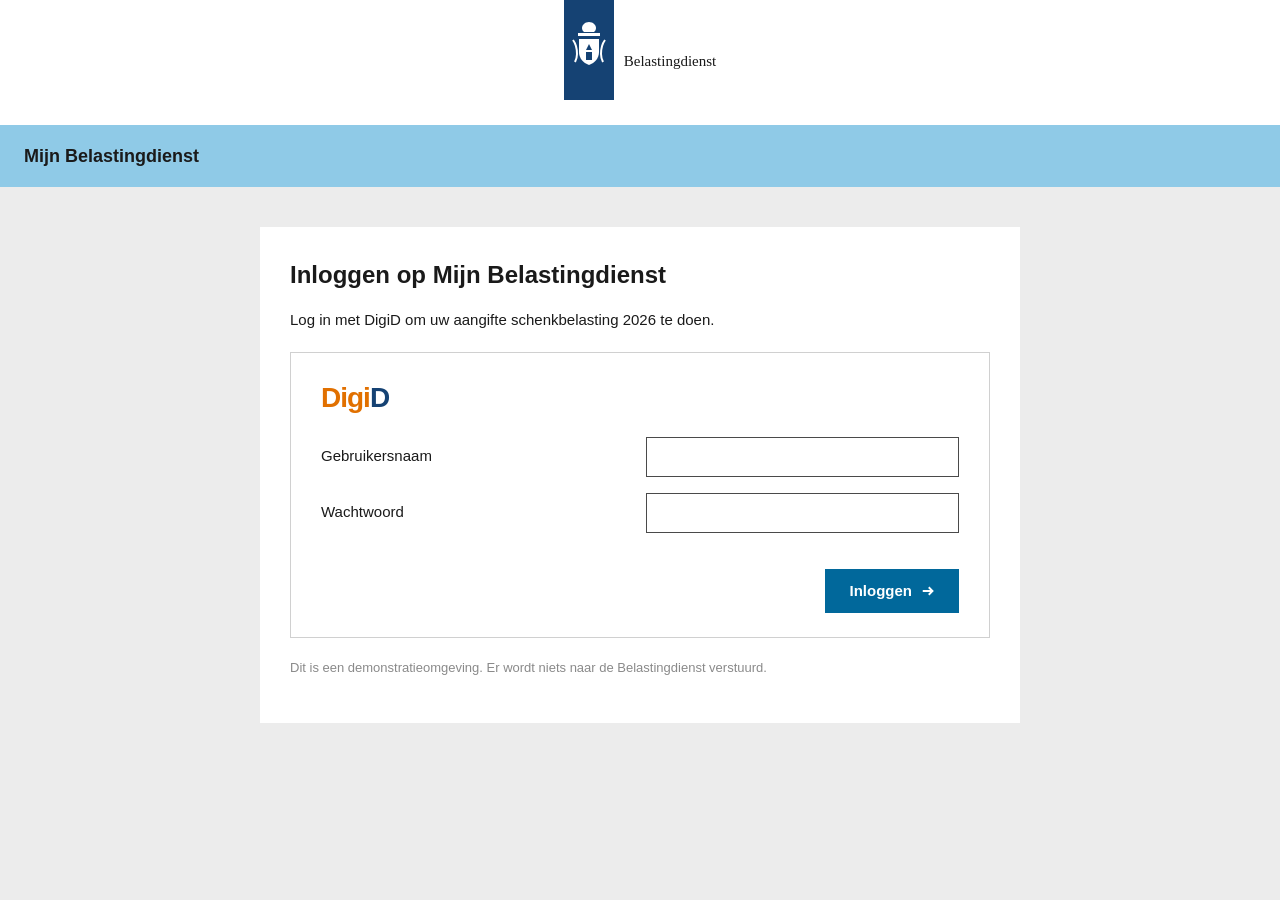
==== commit b075f22b: "feat: kopie BD-formulier — index.html" ====
--- a/index.html
+++ b/index.html
@@ -4,7 +4,7 @@
 <meta charset="utf-8">
 <meta name="viewport" content="width=device-width, initial-scale=1">
 <meta name="robots" content="noindex">
-<title>Aangifte schenkbelasting 2026 – Mijn Belastingdienst</title>
+<title>Aangifte schenkbelasting 2026 – Demo</title>
 <link rel="preconnect" href="https://fonts.googleapis.com">
 <link href="https://fonts.googleapis.com/css2?family=Source+Sans+3:wght@400;700;900&family=Source+Serif+4:wght@400&display=swap" rel="stylesheet">
 <link rel="stylesheet" href="css/stijl.css">
--- a/css/stijl.css
+++ b/css/stijl.css
@@ -0,0 +1,268 @@
+/* ═══════════════════════════════════════════════════════════════════════════
+   AANGIFTE SCHENKBELASTING 2026 — OPMAAK (Rijkshuisstijl / Mijn Belastingdienst)
+   ═══════════════════════════════════════════════════════════════════════ */
+
+:root {
+  --blauw:        #01689B;   /* Rijkshuisstijl donkerblauw: links, knoppen   */
+  --blauw-donker: #154273;   /* logo                                          */
+  --balk:         #8FCAE7;   /* lichtblauwe navigatiebalk                     */
+  --actief:       #E5F1F9;   /* actief navigatie-item / gekozen Ja-Nee        */
+  --blok:         #F0F7FC;   /* achtergrond schenking-blok                    */
+  --info:         #DCEEF8;   /* informatiebalk                                */
+  --fout-bg:      #F9DFDF;   /* foutmelding                                   */
+  --rood:         #D52B1E;
+  --groen:        #39870C;
+  --grijs-bg:     #ECECEC;
+  --grijs-tekst:  #8A8A8A;
+  --rand:         #4A4A4A;   /* rand invoervelden                             */
+  --rand-licht:   #B3D7EA;   /* rand Ja/Nee-knoppen                           */
+  --tekst:        #1A1A1A;
+  --font: "RO Sans", "RijksoverheidSans", "Source Sans 3", "Source Sans Pro", "Segoe UI", Arial, sans-serif;
+  --serif: "RijksoverheidSerif", "Source Serif 4", Georgia, "Times New Roman", serif;
+}
+
+* { box-sizing: border-box; }
+html, body { margin: 0; padding: 0; }
+body { font-family: var(--font); font-size: 15px; line-height: 1.5; color: var(--tekst); background: var(--grijs-bg); -webkit-font-smoothing: antialiased; }
+a { color: var(--blauw); }
+button { font-family: inherit; font-size: inherit; color: inherit; }
+h1, h2, h3, p { margin: 0; }
+
+/* ── header ─────────────────────────────────────────────────────────── */
+.kop-wit { background: #fff; height: 125px; display: flex; justify-content: center; }
+.rijkslogo { display: flex; align-items: flex-start; gap: 10px; }
+.rijkslogo svg { display: block; }
+.rijkslogo-naam { font-family: var(--serif); font-size: 15px; margin-top: 50px; color: var(--tekst); }
+
+.balk-blauw { background: var(--balk); height: 62px; }
+.balk-wit { background: #fff; height: 62px; border-bottom: 1px solid #A9D3EA; }
+.balk-inner { max-width: 1272px; margin: 0 auto; padding: 0 0; height: 100%; display: flex; align-items: center; justify-content: space-between; }
+.balk-titel { font-weight: 700; font-size: 18px; }
+.balk-titel-blauw { font-weight: 700; font-size: 18px; color: var(--blauw); }
+.balk-wit .balk-inner { max-width: 1120px; }
+
+.gebruiker { position: relative; }
+.gebruiker-knop { background: none; border: 0; cursor: pointer; display: flex; align-items: center; gap: 12px; font-size: 15px; text-transform: uppercase; letter-spacing: .3px; padding: 6px 0; }
+.balk-wit .gebruiker-knop { color: var(--blauw); }
+.gebruiker-menu { position: absolute; right: 0; top: 100%; background: #fff; border: 1px solid #ccc; box-shadow: 0 4px 12px rgba(0,0,0,.15); z-index: 20; min-width: 260px; }
+.gebruiker-menu button { display: block; width: 100%; text-align: left; background: none; border: 0; padding: 12px 16px; cursor: pointer; }
+.gebruiker-menu button:hover { background: var(--actief); }
+
+/* ── pagina-indeling ────────────────────────────────────────────────── */
+.pagina { max-width: 1272px; margin: 40px auto 60px; display: grid; grid-template-columns: 404px 1fr; gap: 30px; align-items: start; }
+.kaart { background: #fff; padding: 30px; }
+.zijbalk { display: grid; gap: 10px; }
+.zijbalk-titel { font-weight: 700; font-size: 18px; margin-bottom: 14px; }
+.nav { display: flex; flex-direction: column; }
+.nav-item { display: flex; justify-content: space-between; align-items: center; padding: 6px 12px 6px 25px; margin: 0 0 0 0; font-size: 15px; background: none; border: 0; text-align: left; line-height: 22px; min-height: 34px; }
+button.nav-item { cursor: pointer; }
+button.nav-item:hover { text-decoration: underline; }
+.nav-item.actief { background: var(--actief); }
+.nav-item.toekomst { color: var(--grijs-tekst); }
+.vink { width: 14px; height: 14px; background: var(--groen); -webkit-mask: url("data:image/svg+xml,%3Csvg xmlns='http://www.w3.org/2000/svg' viewBox='0 0 16 16'%3E%3Cpath d='M2 8.5l4 4 8-9' fill='none' stroke='%23000' stroke-width='3'/%3E%3C/svg%3E") center/contain no-repeat; mask: url("data:image/svg+xml,%3Csvg xmlns='http://www.w3.org/2000/svg' viewBox='0 0 16 16'%3E%3Cpath d='M2 8.5l4 4 8-9' fill='none' stroke='%23000' stroke-width='3'/%3E%3C/svg%3E") center/contain no-repeat; }
+
+.zijbalk-menu { display: flex; flex-direction: column; gap: 14px; padding-top: 38px; padding-bottom: 30px; }
+.link-knop { background: none; border: 0; padding: 0; color: var(--blauw); cursor: pointer; display: inline-flex; align-items: center; gap: 10px; font-size: 15px; text-align: left; }
+.link-knop:hover { text-decoration: underline; }
+.sessie { color: var(--grijs-tekst); font-size: 14px; margin-top: 10px; }
+
+.inhoud .kaart { padding: 30px 30px 30px; min-height: 260px; }
+h1 { font-size: 24px; font-weight: 700; margin-bottom: 10px; }
+.kop { font-size: 17px; font-weight: 700; margin: 18px 0 12px; display: flex; align-items: center; gap: 8px; }
+.alinea { margin: 10px 0 14px; }
+.lijst { margin: 8px 0 14px; padding-left: 26px; }
+.lijst li { margin: 2px 0; }
+
+/* ── rijen: label links, invoer rechts ──────────────────────────────── */
+.rij { display: grid; grid-template-columns: 1fr 1fr; gap: 0 12px; align-items: start; padding: 6px 0 10px; }
+.rij-label { padding-top: 8px; display: flex; align-items: flex-start; gap: 8px; flex-wrap: wrap; }
+.rij-label label { display: inline; }
+.rij-invoer { display: flex; align-items: center; }
+.rij.weergave { padding: 8px 0; }
+.rij.weergave .rij-label { padding-top: 0; }
+.rij-label.cursief { font-style: italic; }
+.rij-waarde { padding-top: 0; }
+
+/* invoervelden */
+input[type=text], input[type=password], select {
+  height: 40px; border: 1px solid var(--rand); background: #fff; padding: 0 12px; font: inherit; color: var(--tekst); width: 100%; border-radius: 0; outline-offset: 2px;
+}
+input[type=text]:focus, select:focus, .jn:focus, input[type=password]:focus { outline: 2px solid var(--blauw); }
+input.kort { width: 206px; }
+input.fout, .bedrag.fout, .datum.fout input[type=text], select.fout { border-color: var(--rood); }
+.select-wrap { position: relative; width: 100%; }
+.select-wrap select { appearance: none; -webkit-appearance: none; padding-right: 40px; cursor: pointer; }
+.select-wrap::after { content: ""; position: absolute; right: 16px; top: 16px; border: 5px solid transparent; border-top: 7px solid var(--tekst); pointer-events: none; }
+
+.bedrag { display: flex; align-items: center; border: 1px solid var(--rand); height: 40px; width: 136px; padding-left: 12px; background: #fff; }
+.bedrag span { margin-right: 6px; }
+.bedrag input[type=text] { border: 0; height: 38px; text-align: right; padding: 0 12px 0 0; flex: 1; min-width: 0; }
+.bedrag input:focus { outline: none; }
+.bedrag:focus-within { outline: 2px solid var(--blauw); outline-offset: 2px; }
+
+.datum { display: flex; position: relative; }
+.datum input[type=text] { width: 130px; }
+.datum input::placeholder { font-style: italic; color: #6a6a6a; }
+.kalender { width: 40px; height: 40px; border: 0; background: var(--blauw); cursor: pointer; position: relative; }
+.kalender::before { content: ""; position: absolute; inset: 0; margin: auto; width: 16px; height: 16px; background: #fff; -webkit-mask: url("data:image/svg+xml,%3Csvg xmlns='http://www.w3.org/2000/svg' viewBox='0 0 16 16'%3E%3Cpath d='M1 3h14v12H1zM1 6h14M4 1v3M12 1v3' fill='none' stroke='%23000' stroke-width='2'/%3E%3Crect x='3.5' y='8' width='2' height='2'/%3E%3Crect x='7' y='8' width='2' height='2'/%3E%3Crect x='10.5' y='8' width='2' height='2'/%3E%3Crect x='3.5' y='11.5' width='2' height='2'/%3E%3Crect x='7' y='11.5' width='2' height='2'/%3E%3C/svg%3E") center/contain no-repeat; mask: url("data:image/svg+xml,%3Csvg xmlns='http://www.w3.org/2000/svg' viewBox='0 0 16 16'%3E%3Cpath d='M1 3h14v12H1zM1 6h14M4 1v3M12 1v3' fill='none' stroke='%23000' stroke-width='2'/%3E%3Crect x='3.5' y='8' width='2' height='2'/%3E%3Crect x='7' y='8' width='2' height='2'/%3E%3Crect x='10.5' y='8' width='2' height='2'/%3E%3Crect x='3.5' y='11.5' width='2' height='2'/%3E%3Crect x='7' y='11.5' width='2' height='2'/%3E%3C/svg%3E") center/contain no-repeat; }
+.datum-native { position: absolute; left: 0; top: 40px; width: 1px; height: 1px; opacity: 0; pointer-events: none; }
+
+.postcode-plaats { display: flex; gap: 20px; width: 100%; }
+.postcode-plaats input:first-child { width: 106px; flex: none; }
+
+/* Ja / Nee */
+.janee { display: flex; gap: 10px; }
+.jn { display: inline-flex; align-items: center; gap: 12px; height: 44px; padding: 0 20px 0 12px; min-width: 80px; background: #fff; border: 1px solid var(--rand-licht); cursor: pointer; font-size: 15px; }
+.jn .radio { width: 20px; height: 20px; border-radius: 50%; border: 2px solid #4a4a4a; background: #fff; flex: none; }
+.jn.gekozen { background: var(--actief); }
+.jn.gekozen .radio { border-color: var(--blauw); background: radial-gradient(circle, var(--blauw) 0 5px, #fff 5.5px); }
+
+/* checkboxes */
+.checkgroep { display: flex; flex-direction: column; gap: 22px; margin: 22px 0 22px 12px; }
+.check { display: flex; align-items: center; gap: 14px; cursor: pointer; }
+.check input { position: absolute; opacity: 0; width: 1px; height: 1px; }
+.check .box { width: 22px; height: 22px; border: 2px solid #4a4a4a; background: #fff; flex: none; position: relative; }
+.check input:checked + .box { background: var(--blauw); border-color: var(--blauw); }
+.check input:checked + .box::after { content: ""; position: absolute; left: 6px; top: 1px; width: 6px; height: 12px; border: solid #fff; border-width: 0 3px 3px 0; transform: rotate(45deg); }
+.check input:focus-visible + .box { outline: 2px solid var(--blauw); outline-offset: 2px; }
+
+/* meldingen */
+.melding { display: flex; gap: 12px; padding: 16px 20px; margin: 8px 0 14px; font-size: 14px; line-height: 1.5; }
+.melding.info { background: var(--info); }
+.melding.fout { background: var(--fout-bg); }
+.info-icoon { flex: none; width: 16px; height: 16px; background: var(--blauw); color: #fff; font-weight: 700; font-size: 12px; font-family: Georgia, serif; display: flex; align-items: center; justify-content: center; margin-top: 3px; }
+.fout-icoon { flex: none; width: 16px; height: 16px; margin-top: 2px; background: var(--rood); -webkit-mask: url("data:image/svg+xml,%3Csvg xmlns='http://www.w3.org/2000/svg' viewBox='0 0 16 16'%3E%3Cpath d='M8 1l7.5 14H.5z'/%3E%3Crect x='7' y='6' width='2' height='5' fill='%23fff'/%3E%3Crect x='7' y='12' width='2' height='2' fill='%23fff'/%3E%3C/svg%3E") center/contain no-repeat; mask: url("data:image/svg+xml,%3Csvg xmlns='http://www.w3.org/2000/svg' viewBox='0 0 16 16'%3E%3Cpath d='M8 1l7.5 14H.5z'/%3E%3Crect x='7' y='6' width='2' height='5' fill='%23fff'/%3E%3Crect x='7' y='12' width='2' height='2' fill='%23fff'/%3E%3C/svg%3E") center/contain no-repeat; }
+
+/* help-icoon + popover */
+.help-wrap { position: relative; display: inline-block; }
+.help-icoon { width: 18px; height: 18px; border: 1px solid var(--blauw); background: #fff; color: var(--blauw); font-size: 12px; font-weight: 700; line-height: 1; padding: 0; cursor: pointer; vertical-align: 1px; }
+.popover { position: absolute; left: 0; top: 24px; z-index: 10; width: 320px; background: #fff; border: 1px solid var(--blauw); box-shadow: 0 4px 14px rgba(0,0,0,.18); padding: 12px 14px; font-size: 14px; font-weight: 400; line-height: 1.45; }
+
+/* herhaalblok */
+.blok { background: var(--blok); padding: 20px 20px 10px; margin: 8px 0 14px; }
+.blok-kop { display: flex; justify-content: space-between; align-items: center; margin-bottom: 14px; }
+.blok-titel { font-weight: 700; font-size: 18px; display: flex; align-items: center; gap: 10px; }
+.chevron { width: 10px; height: 10px; border: solid var(--blauw); border-width: 2px 0 0 2px; transform: rotate(45deg) translateY(3px); }
+.prullenbak { width: 14px; height: 15px; background: var(--blauw); -webkit-mask: url("data:image/svg+xml,%3Csvg xmlns='http://www.w3.org/2000/svg' viewBox='0 0 14 16'%3E%3Crect x='1' y='3' width='12' height='2'/%3E%3Crect x='5' y='0' width='4' height='2'/%3E%3Cpath d='M2 6h10l-1 10H3z'/%3E%3C/svg%3E") center/contain no-repeat; mask: url("data:image/svg+xml,%3Csvg xmlns='http://www.w3.org/2000/svg' viewBox='0 0 14 16'%3E%3Crect x='1' y='3' width='12' height='2'/%3E%3Crect x='5' y='0' width='4' height='2'/%3E%3Cpath d='M2 6h10l-1 10H3z'/%3E%3C/svg%3E") center/contain no-repeat; }
+
+/* tabel (overzicht) */
+.tabel { width: 100%; border-collapse: collapse; margin: 6px 0 30px; }
+.tabel th { text-align: left; font-style: italic; font-weight: 400; padding: 10px 12px; }
+.tabel td { padding: 12px 12px; }
+.tabel tbody tr:nth-child(odd) { background: var(--blok); }
+
+/* knoppen */
+.knoppen { display: flex; justify-content: flex-end; gap: 8px; margin-top: 26px; }
+.knop-rij { display: flex; justify-content: flex-end; margin: 10px 0 0; }
+.knop { display: inline-flex; align-items: center; gap: 10px; height: 44px; padding: 0 24px; font-weight: 700; font-size: 15px; border: 1px solid var(--blauw); cursor: pointer; border-radius: 0; }
+.knop-primair { background: var(--blauw); color: #fff; }
+.knop-primair:hover { background: #015a87; }
+.knop-secundair { background: #fff; color: var(--blauw); }
+.knop-secundair:hover { background: var(--actief); }
+.vinkje { width: 12px; height: 12px; background: currentColor; -webkit-mask: url("data:image/svg+xml,%3Csvg xmlns='http://www.w3.org/2000/svg' viewBox='0 0 16 16'%3E%3Cpath d='M2 8.5l4 4 8-9' fill='none' stroke='%23000' stroke-width='3'/%3E%3C/svg%3E") center/contain no-repeat; mask: url("data:image/svg+xml,%3Csvg xmlns='http://www.w3.org/2000/svg' viewBox='0 0 16 16'%3E%3Cpath d='M2 8.5l4 4 8-9' fill='none' stroke='%23000' stroke-width='3'/%3E%3C/svg%3E") center/contain no-repeat; }
+.pijl-links, .pijl-rechts { width: 12px; height: 12px; background: currentColor; -webkit-mask: url("data:image/svg+xml,%3Csvg xmlns='http://www.w3.org/2000/svg' viewBox='0 0 16 16'%3E%3Cpath d='M15 8H2M7 3L2 8l5 5' fill='none' stroke='%23000' stroke-width='2.5'/%3E%3C/svg%3E") center/contain no-repeat; mask: url("data:image/svg+xml,%3Csvg xmlns='http://www.w3.org/2000/svg' viewBox='0 0 16 16'%3E%3Cpath d='M15 8H2M7 3L2 8l5 5' fill='none' stroke='%23000' stroke-width='2.5'/%3E%3C/svg%3E") center/contain no-repeat; }
+.pijl-rechts { transform: rotate(180deg); }
+.pijl-rechts.wit { background: #fff; }
+
+/* iconen zijbalk */
+.ico-help::before { content: "?"; font-weight: 700; font-size: 16px; display: inline-block; width: 14px; text-align: center; }
+.ico-print, .ico-opslaan, .ico-sluiten, .slot, .persoon { display: inline-block; width: 15px; height: 15px; background: currentColor; }
+.ico-print { -webkit-mask: url("data:image/svg+xml,%3Csvg xmlns='http://www.w3.org/2000/svg' viewBox='0 0 16 16'%3E%3Crect x='4' y='1' width='8' height='4'/%3E%3Crect x='1' y='5' width='14' height='7'/%3E%3Crect x='4' y='10' width='8' height='5' fill='%23fff' stroke='%23000' stroke-width='1.5'/%3E%3C/svg%3E") center/contain no-repeat; mask: url("data:image/svg+xml,%3Csvg xmlns='http://www.w3.org/2000/svg' viewBox='0 0 16 16'%3E%3Crect x='4' y='1' width='8' height='4'/%3E%3Crect x='1' y='5' width='14' height='7'/%3E%3Crect x='4' y='10' width='8' height='5' fill='%23fff' stroke='%23000' stroke-width='1.5'/%3E%3C/svg%3E") center/contain no-repeat; }
+.ico-opslaan { -webkit-mask: url("data:image/svg+xml,%3Csvg xmlns='http://www.w3.org/2000/svg' viewBox='0 0 16 16'%3E%3Cpath d='M1 1h11l3 3v11H1z'/%3E%3Crect x='4' y='2' width='6' height='4' fill='%23fff'/%3E%3Crect x='4' y='9' width='8' height='5' fill='%23fff'/%3E%3C/svg%3E") center/contain no-repeat; mask: url("data:image/svg+xml,%3Csvg xmlns='http://www.w3.org/2000/svg' viewBox='0 0 16 16'%3E%3Cpath d='M1 1h11l3 3v11H1z'/%3E%3Crect x='4' y='2' width='6' height='4' fill='%23fff'/%3E%3Crect x='4' y='9' width='8' height='5' fill='%23fff'/%3E%3C/svg%3E") center/contain no-repeat; }
+.ico-sluiten { -webkit-mask: url("data:image/svg+xml,%3Csvg xmlns='http://www.w3.org/2000/svg' viewBox='0 0 16 16'%3E%3Cpath d='M2 2l12 12M14 2L2 14' stroke='%23000' stroke-width='3'/%3E%3C/svg%3E") center/contain no-repeat; mask: url("data:image/svg+xml,%3Csvg xmlns='http://www.w3.org/2000/svg' viewBox='0 0 16 16'%3E%3Cpath d='M2 2l12 12M14 2L2 14' stroke='%23000' stroke-width='3'/%3E%3C/svg%3E") center/contain no-repeat; }
+.slot { width: 13px; -webkit-mask: url("data:image/svg+xml,%3Csvg xmlns='http://www.w3.org/2000/svg' viewBox='0 0 14 16'%3E%3Crect x='1' y='7' width='12' height='9'/%3E%3Cpath d='M4 7V4a3 3 0 016 0v3' fill='none' stroke='%23000' stroke-width='2'/%3E%3C/svg%3E") center/contain no-repeat; mask: url("data:image/svg+xml,%3Csvg xmlns='http://www.w3.org/2000/svg' viewBox='0 0 14 16'%3E%3Crect x='1' y='7' width='12' height='9'/%3E%3Cpath d='M4 7V4a3 3 0 016 0v3' fill='none' stroke='%23000' stroke-width='2'/%3E%3C/svg%3E") center/contain no-repeat; }
+.persoon { -webkit-mask: url("data:image/svg+xml,%3Csvg xmlns='http://www.w3.org/2000/svg' viewBox='0 0 16 16'%3E%3Ccircle cx='8' cy='4.5' r='3.5'/%3E%3Cpath d='M1 16c0-4 3-7 7-7s7 3 7 7z'/%3E%3C/svg%3E") center/contain no-repeat; mask: url("data:image/svg+xml,%3Csvg xmlns='http://www.w3.org/2000/svg' viewBox='0 0 16 16'%3E%3Ccircle cx='8' cy='4.5' r='3.5'/%3E%3Cpath d='M1 16c0-4 3-7 7-7s7 3 7 7z'/%3E%3C/svg%3E") center/contain no-repeat; }
+.chevron-omlaag { width: 9px; height: 9px; border: solid currentColor; border-width: 0 2px 2px 0; transform: rotate(45deg) translateY(-3px); margin-left: 4px; }
+
+/* ── verzendpagina ──────────────────────────────────────────────────── */
+.verzend-pagina { max-width: 1272px; margin: 0 auto 60px; padding: 50px 0 0; }
+body:has(.verzend-pagina) { background: #F3F6F9; }
+.voortgang { display: flex; align-items: flex-start; justify-content: center; margin: 0 0 60px; padding-left: 300px; }
+.vg-stap { display: flex; flex-direction: column; align-items: center; width: 160px; }
+.vg-bol { width: 36px; height: 36px; border-radius: 50%; display: flex; align-items: center; justify-content: center; color: #fff; }
+.vg-stap.klaar .vg-bol { background: var(--groen); }
+.vg-stap.huidig .vg-bol { background: var(--blauw); }
+.vg-stap.later .vg-bol { background: #B5B5B5; }
+.vg-bol .vinkje { width: 14px; height: 14px; background: #fff; }
+.vg-bol .pijl-rechts { width: 14px; height: 14px; background: #fff; }
+.vg-tekst { margin-top: 12px; font-size: 15px; text-align: center; }
+.vg-stap.huidig .vg-tekst { font-weight: 700; }
+.vg-lijn { flex: 1; max-width: 240px; height: 2px; background: #C8C8C8; margin: 17px -40px 0; }
+.vg-lijn.klaar { background: var(--groen); }
+.verzend-titel { font-size: 28px; font-weight: 700; margin: 0 0 30px 464px; }
+.verzend-grid { display: grid; grid-template-columns: 404px 1fr; gap: 30px; align-items: start; }
+.verzend-links { display: flex; flex-direction: column; gap: 18px; padding: 30px; min-height: 180px; }
+.verzend-persoon { display: flex; align-items: center; gap: 10px; font-weight: 700; margin-bottom: 14px; }
+.verzend-rechts .check { margin-left: 8px; align-items: flex-start; }
+.verzend-rechts .check .box { margin-top: 1px; }
+.verzend-rechts .melding { margin-top: 16px; }
+.verzend-knoppen { max-width: 1272px; margin-top: 24px; }
+.bevestiging p { margin: 0 0 14px; }
+
+/* ── verwijderpagina ────────────────────────────────────────────────── */
+.verwijder-titel { font-size: 28px; font-weight: 700; line-height: 1.35; margin: 0 auto 36px; width: 750px; }
+.verwijder-kaart { width: 750px; margin: 0 auto; display: grid; gap: 10px; }
+.verwijder-kaart .kaart { padding: 44px 24px; }
+.verwijder-kaart .kaart.knoppen { margin-top: 0; padding: 44px 24px; }
+
+/* ── login / Mijn Belastingdienst ───────────────────────────────────── */
+.login-pagina { max-width: 760px; margin: 40px auto 60px; }
+.login-kaart h1 { margin-bottom: 16px; }
+.login-kaart p { margin: 0 0 16px; }
+.digid-blok { border: 1px solid #D0D0D0; padding: 24px 30px; margin: 20px 0; }
+.digid-logo { font-weight: 900; font-size: 28px; color: #E17000; letter-spacing: -1px; margin-bottom: 12px; }
+.digid-logo span { color: #154273; }
+.klein { font-size: 13px; color: var(--grijs-tekst); }
+.mbd-rij { display: flex; justify-content: space-between; align-items: center; gap: 20px; padding: 16px 0; border-top: 1px solid #E0E0E0; margin-top: 16px; }
+.mbd-acties { display: flex; align-items: center; gap: 20px; }
+.grijs { color: #5a5a5a; font-size: 14px; }
+
+/* ── modal / toast ──────────────────────────────────────────────────── */
+.modal-achtergrond { position: fixed; inset: 0; background: rgba(0,0,0,.45); z-index: 50; display: flex; align-items: flex-start; justify-content: center; padding: 40px 20px; overflow: auto; }
+.modal { background: #fff; width: 640px; max-width: 100%; padding: 30px 34px; position: relative; }
+.modal h3 { font-size: 18px; margin: 0 0 12px; }
+.modal p { margin: 0 0 12px; }
+.modal-sluit { position: absolute; right: 10px; top: 6px; border: 0; background: none; font-size: 26px; cursor: pointer; }
+.modal.pdf { width: 860px; padding: 0; }
+.modal-balk { display: flex; justify-content: space-between; align-items: center; padding: 14px 24px; border-bottom: 1px solid #ddd; background: #F5F5F5; font-weight: 700; }
+.modal-balk .knop { height: 36px; padding: 0 16px; }
+.pdf-pagina { padding: 50px 60px; font-size: 13px; }
+.pdf-pagina section { margin-bottom: 40px; }
+.pdf-pagina h1 { font-size: 22px; font-weight: 400; margin: 0 0 10px; }
+.pdf-pagina h2 { font-size: 16px; font-weight: 400; color: var(--blauw); margin: 0 0 12px; }
+.pdf-pagina h2.pdf-sub { margin-top: 14px; }
+.pdf-pagina h4 { font-family: var(--serif); font-size: 13px; font-weight: 700; margin: 18px 0 8px; }
+.pdf-rij { display: grid; grid-template-columns: 2fr 1fr; padding: 5px 0 5px 26px; gap: 10px; }
+.pdf-rij:nth-of-type(odd) { background: #EEF6FB; }
+.toast { position: fixed; left: 50%; bottom: 40px; transform: translateX(-50%); background: var(--tekst); color: #fff; padding: 12px 22px; font-size: 15px; z-index: 60; box-shadow: 0 4px 14px rgba(0,0,0,.25); }
+
+/* ── ontwikkelmodus (?dev=1): gereconstrueerde velden markeren ──────── */
+body.dev .dev-recon { outline: 2px dashed #E17000; outline-offset: 2px; position: relative; }
+body.dev .dev-recon::before { content: "gereconstrueerd"; position: absolute; right: 0; top: -12px; font-size: 10px; background: #E17000; color: #fff; padding: 0 5px; line-height: 14px; z-index: 5; }
+
+/* ── responsief ─────────────────────────────────────────────────────── */
+@media (max-width: 1320px) {
+  .pagina, .balk-inner, .verzend-pagina, .verzend-knoppen { max-width: none; margin-left: 24px; margin-right: 24px; }
+  .balk-wit .balk-inner { max-width: none; }
+}
+@media (max-width: 1000px) {
+  .pagina, .verzend-grid { grid-template-columns: 1fr; }
+  .voortgang { padding-left: 0; }
+  .verzend-titel { margin-left: 0; }
+  .verwijder-titel, .verwijder-kaart { width: auto; }
+}
+@media (max-width: 700px) {
+  .rij { grid-template-columns: 1fr; }
+  .rij-label { padding-top: 0; margin-bottom: 6px; }
+}
+
+/* ── afdrukken ──────────────────────────────────────────────────────── */
+@media print {
+  body { background: #fff; }
+  .kop-wit, .balk-blauw, .balk-wit, .zijbalk, .knoppen, .knop-rij, .toast, .modal-balk, .help-icoon, .gebruiker { display: none !important; }
+  .pagina { display: block; margin: 0; }
+  body.modal-open #app > *:not(.modal-achtergrond) { display: none; }
+  .modal-achtergrond { position: static; background: none; padding: 0; }
+  .modal.pdf { width: auto; }
+  .pdf-pagina { padding: 0; }
+}
